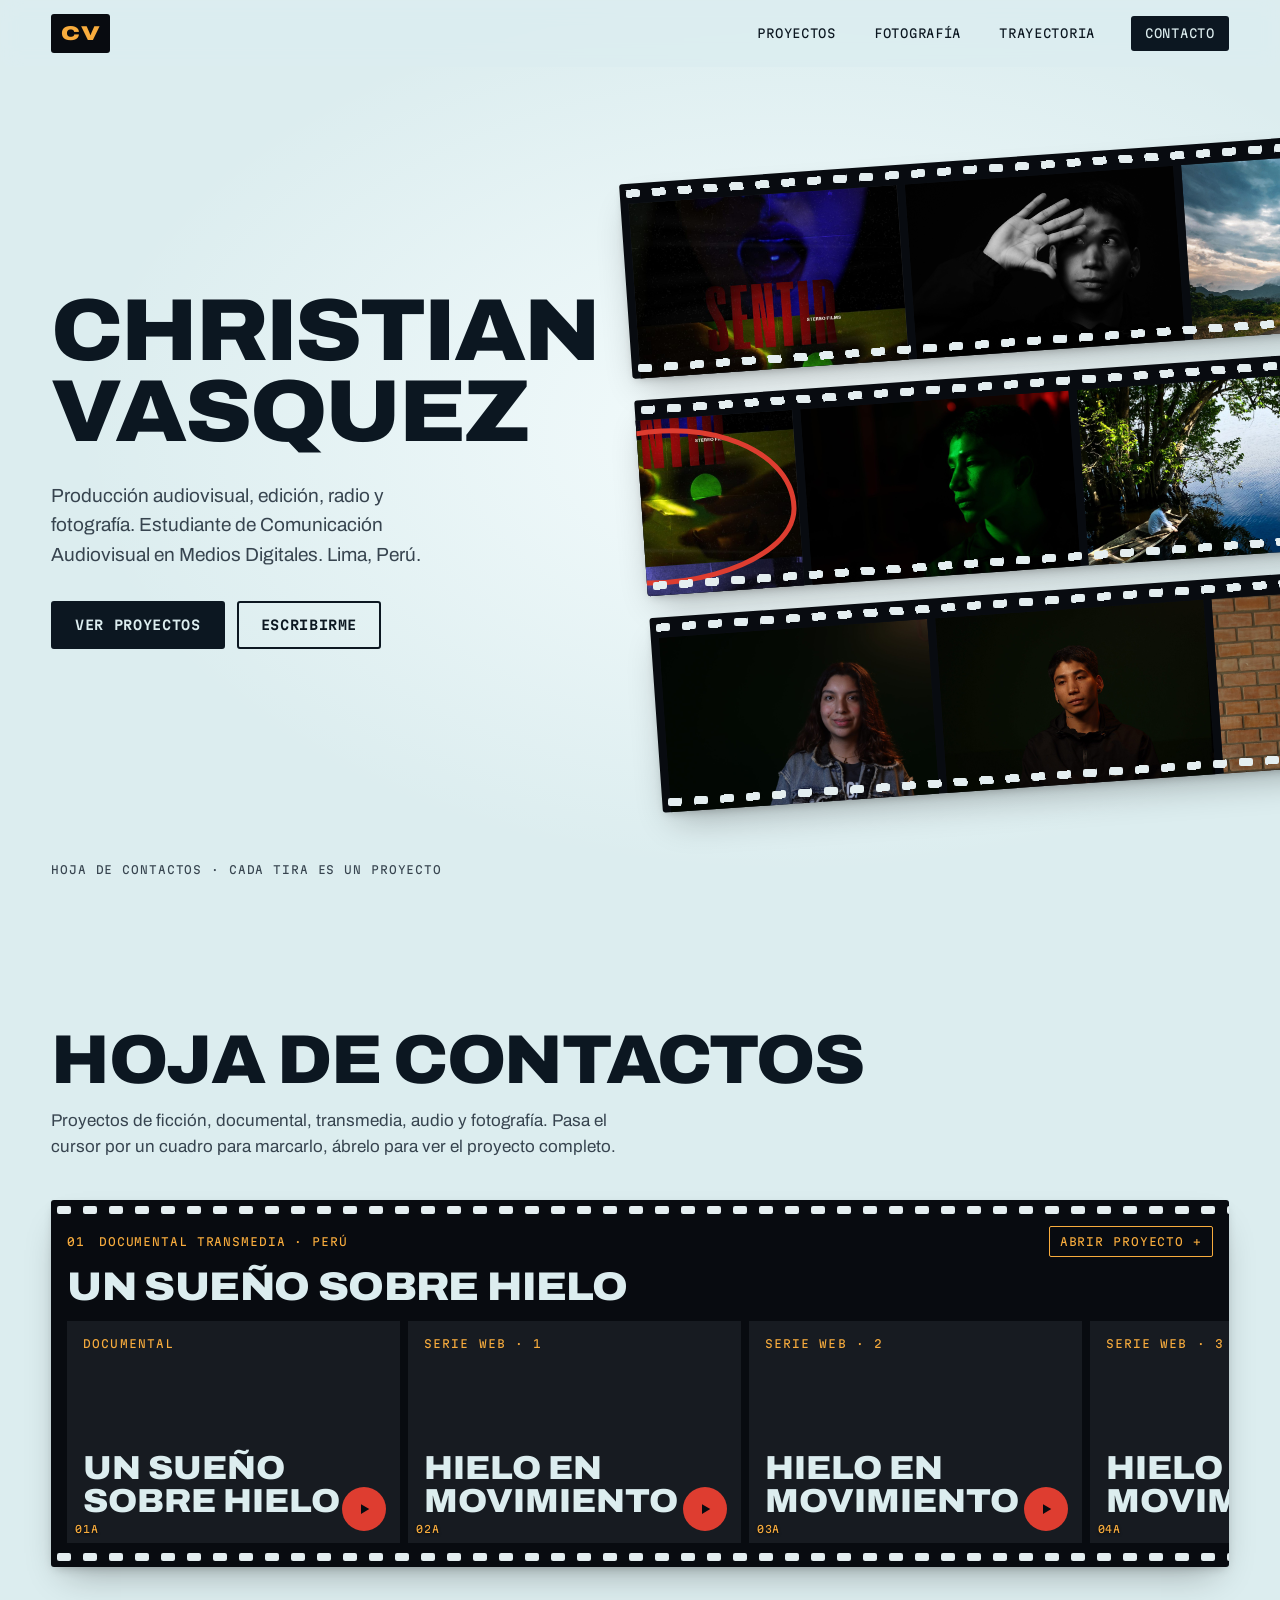
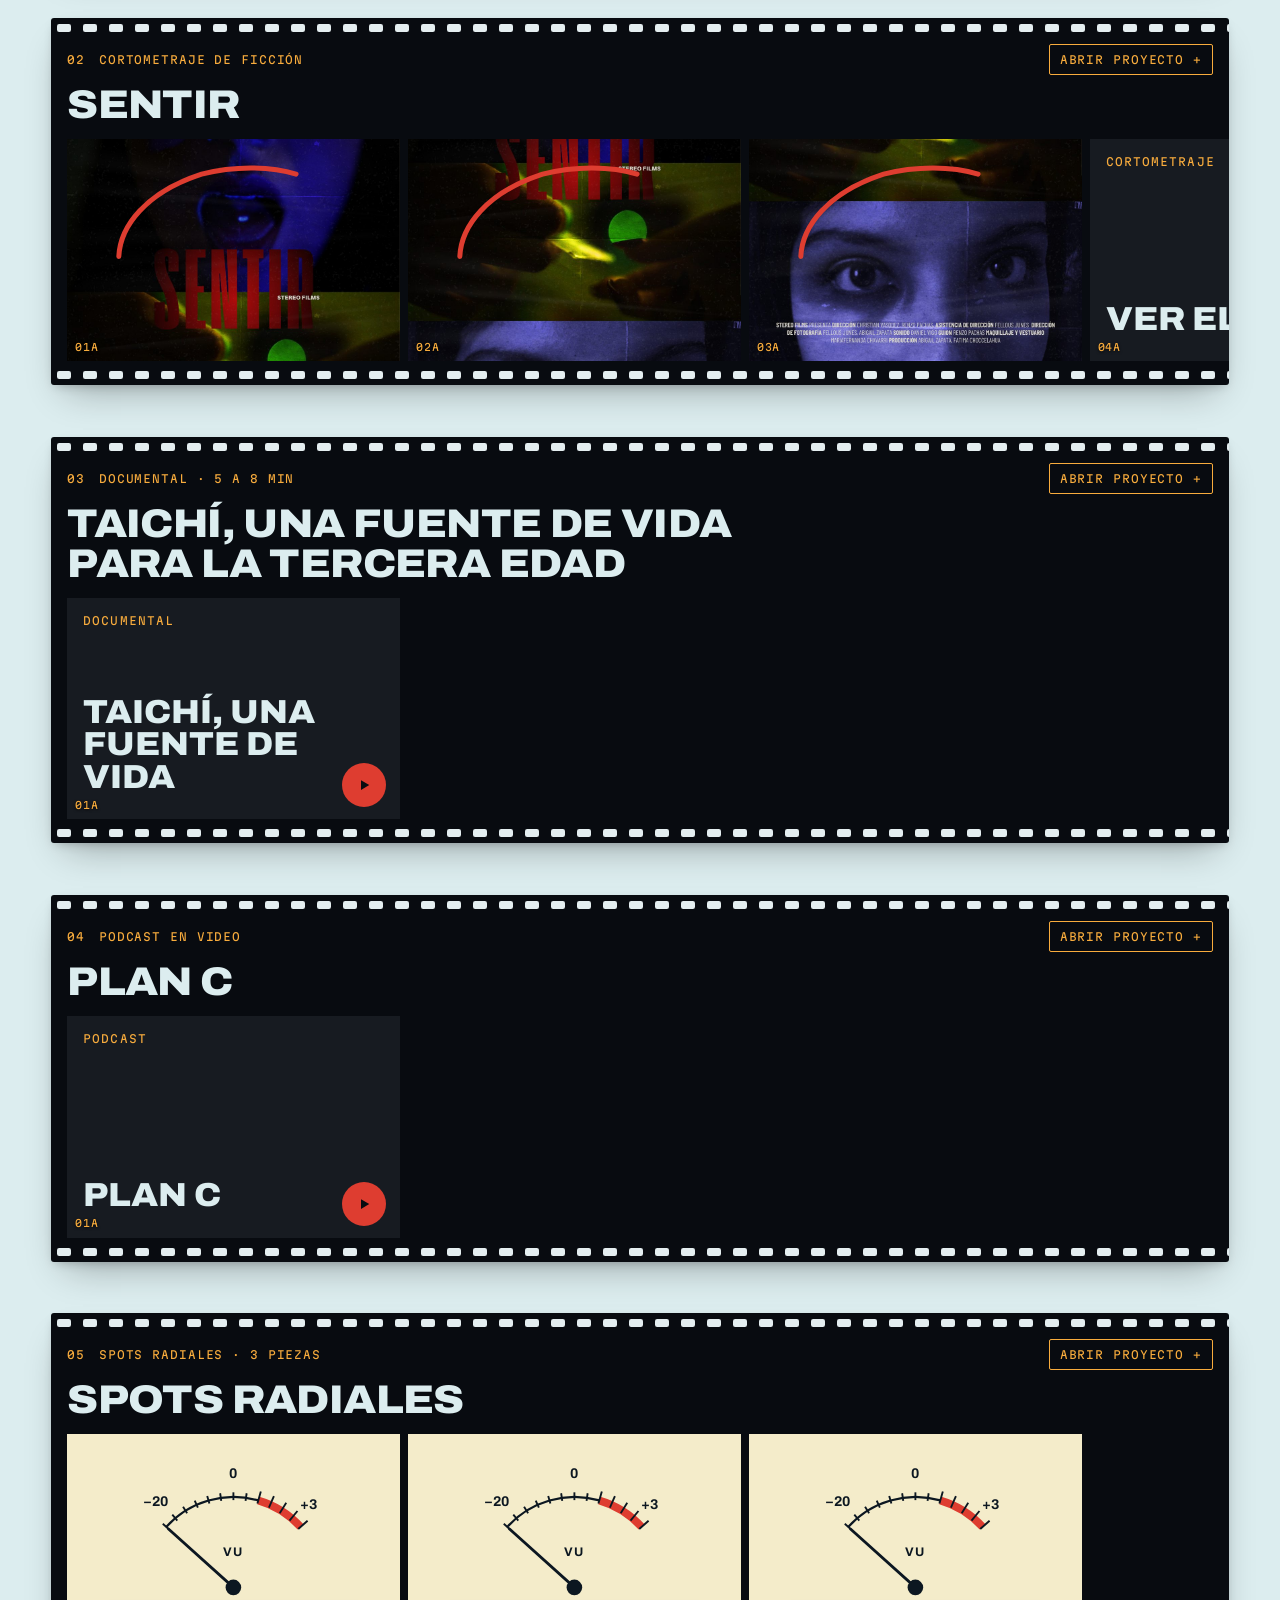
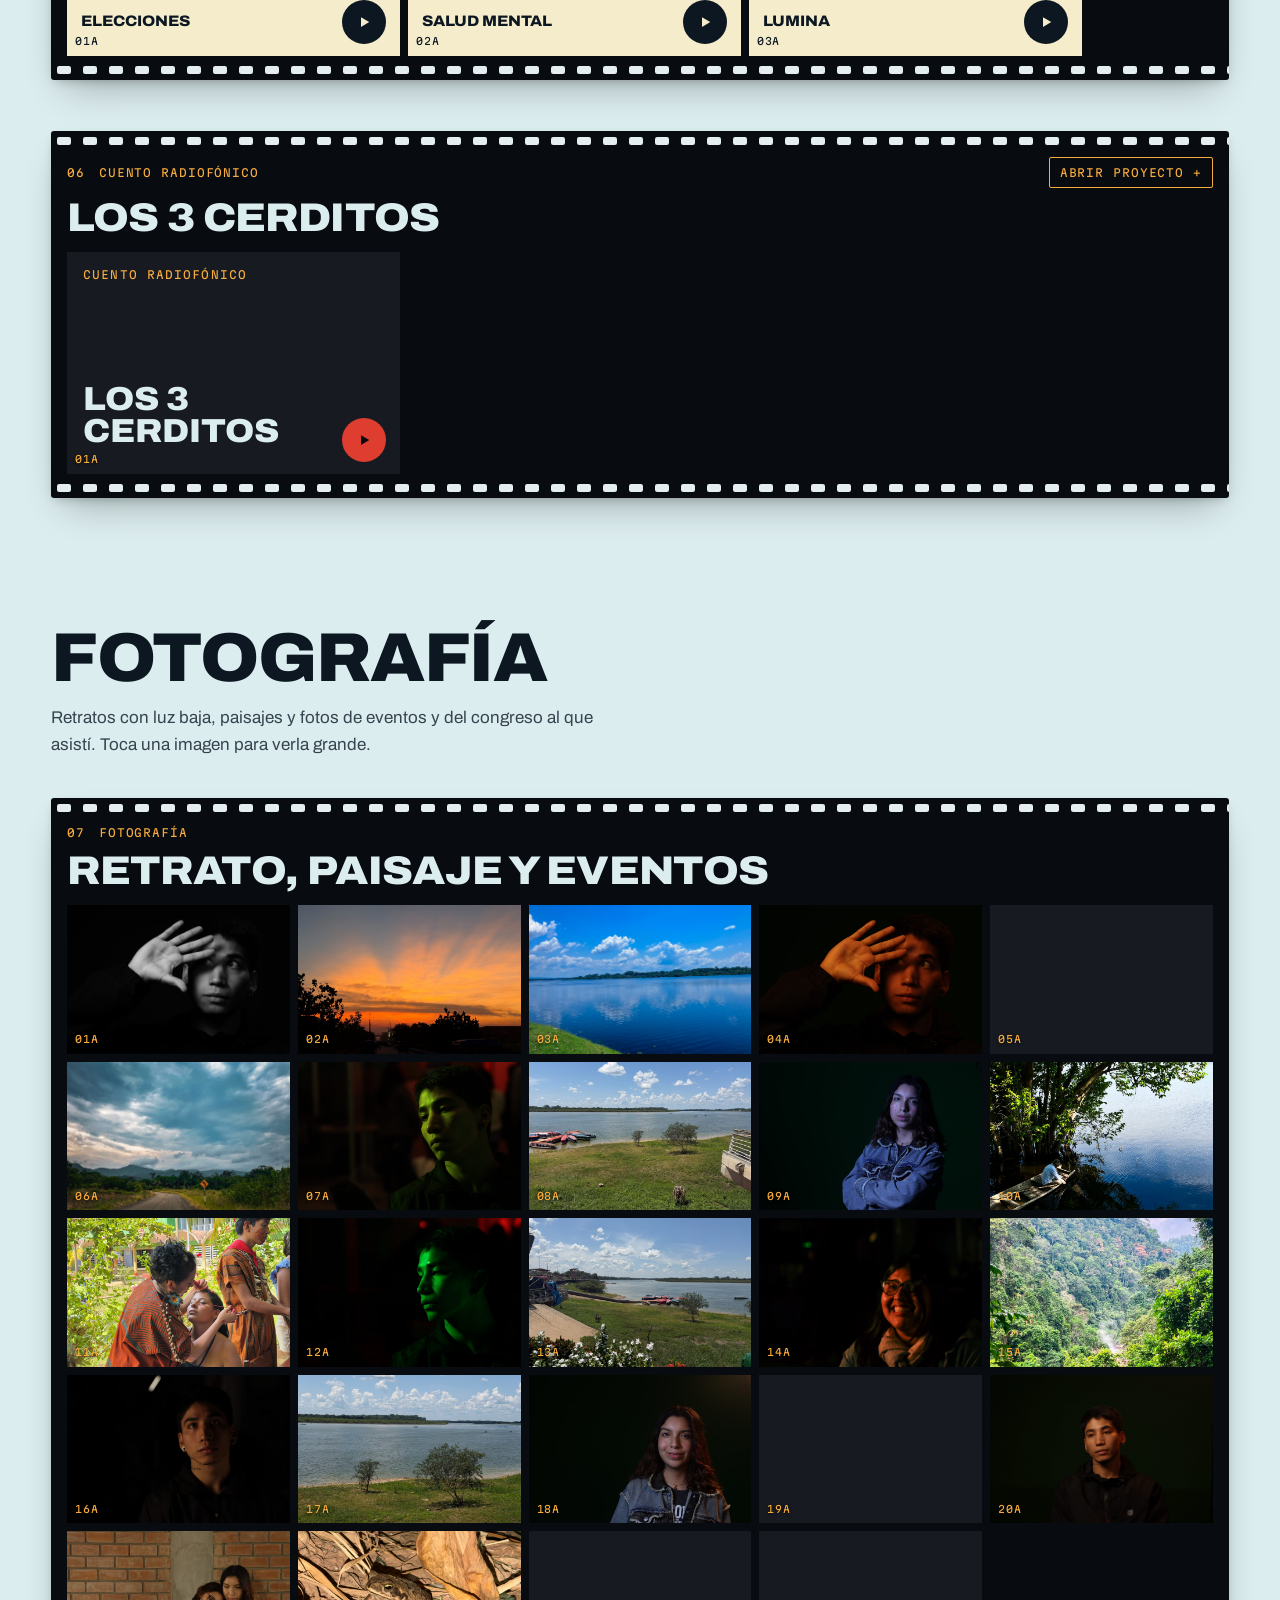
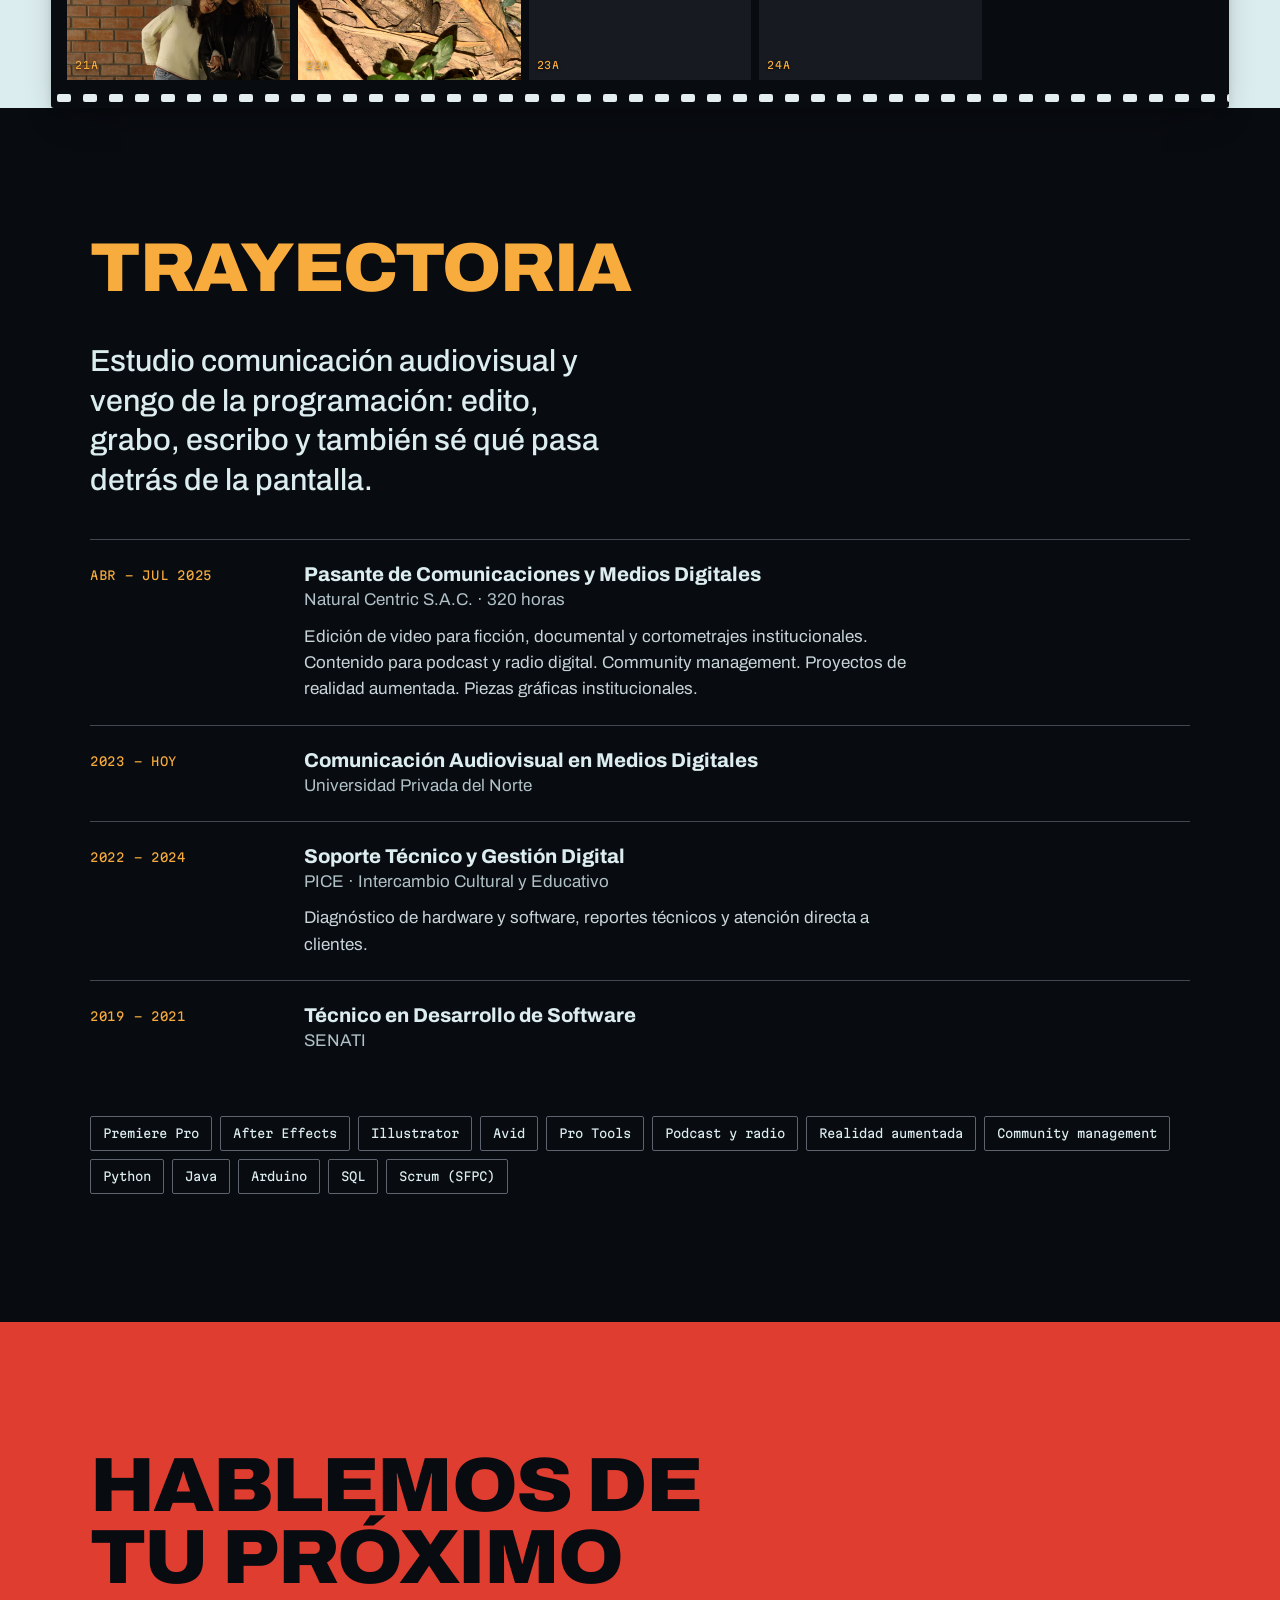
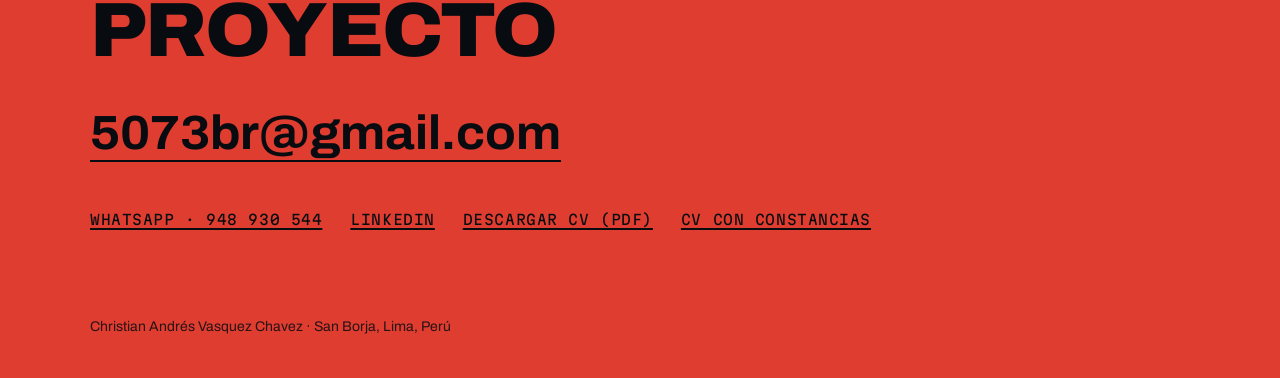
==== index.html @ f84eb718 "Portafolio: primera versión del sitio" ====
<!doctype html>
<html lang="es">
<head>
<meta charset="utf-8">
<meta name="viewport" content="width=device-width, initial-scale=1">
<title>Christian Vasquez · Producción audiovisual</title>
<meta name="description" content="Portafolio de Christian Andrés Vasquez Chavez: cortometraje, documental, podcast, spots radiales y fotografía. Lima, Perú.">
<meta name="theme-color" content="#e4eef0">
<link rel="icon" href="data:image/svg+xml,%3Csvg xmlns='http://www.w3.org/2000/svg' viewBox='0 0 32 32'%3E%3Crect width='32' height='32' rx='5' fill='%2312141a'/%3E%3Ccircle cx='16' cy='16' r='9' fill='none' stroke='%23d9482b' stroke-width='3'/%3E%3C/svg%3E">
<link rel="preconnect" href="https://fonts.googleapis.com">
<link rel="preconnect" href="https://fonts.gstatic.com" crossorigin>
<link href="https://fonts.googleapis.com/css2?family=Archivo:wdth,wght@62..125,300..900&family=Martian+Mono:wght@400;600&display=swap" rel="stylesheet">
<link rel="stylesheet" href="css/styles.css">
<script>document.documentElement.classList.add('js')</script>
</head>
<body>

<a class="skip" href="#proyectos">Saltar a los proyectos</a>

<header class="bar">
  <a class="bar-mark" href="#inicio" aria-label="Christian Vasquez, inicio">CV</a>
  <nav aria-label="Principal">
    <a href="#proyectos">Proyectos</a>
    <a href="#fotografia">Fotografía</a>
    <a href="#trayectoria">Trayectoria</a>
    <a href="#contacto" class="bar-contact">Contacto</a>
  </nav>
</header>

<main id="inicio">

<section class="hero" aria-labelledby="nombre">
  <div class="hero-copy">
    <h1 id="nombre">Christian<br>Vasquez</h1>
    <p class="hero-role">Producción audiovisual, edición, radio y fotografía. Estudiante de Comunicación Audiovisual en Medios Digitales. Lima, Perú.</p>
    <div class="hero-actions">
      <a class="btn btn-solid" href="#proyectos">Ver proyectos</a>
      <a class="btn btn-line" href="#contacto">Escribirme</a>
    </div>
  </div>

  <div class="hero-table" aria-hidden="true">
    <div class="rail rail-a"><div class="rail-track">
      <figure class="cell"><img src="assets/img/sentir-afiche.jpg" alt="" style="object-position:50% 0%"></figure>
      <figure class="cell"><img src="assets/img/retrato01.jpg" alt=""></figure>
      <figure class="cell"><img src="assets/img/paisaje04.jpg" alt=""></figure>
      <figure class="cell"><img src="assets/img/img_0433.jpg" alt=""></figure>
      <figure class="cell"><img src="assets/img/sentir-afiche.jpg" alt="" style="object-position:50% 100%"></figure>
      <figure class="cell"><img src="assets/img/paisaje01.jpg" alt=""></figure>
    </div></div>
    <div class="rail rail-b"><div class="rail-track">
      <figure class="cell picked"><img src="assets/img/sentir-afiche.jpg" alt="" style="object-position:50% 52%">
        <svg class="circle" viewBox="0 0 200 140" preserveAspectRatio="none"><path pathLength="1" d="M52 22 C 120 -2, 188 30, 186 76 C 184 118, 90 140, 36 108 C 8 88, 14 36, 78 14 C 100 8, 126 8, 144 14"/></svg>
      </figure>
      <figure class="cell"><img src="assets/img/img_0436.jpg" alt=""></figure>
      <figure class="cell"><img src="assets/img/paisaje02.jpg" alt=""></figure>
      <figure class="cell"><img src="assets/img/img_9899.jpg" alt=""></figure>
      <figure class="cell"><img src="assets/img/retrato02.jpg" alt=""></figure>
      <figure class="cell"><img src="assets/img/paisaje03.jpg" alt=""></figure>
    </div></div>
    <div class="rail rail-c"><div class="rail-track">
      <figure class="cell"><img src="assets/img/img_9912.jpg" alt=""></figure>
      <figure class="cell"><img src="assets/img/retrato03.jpg" alt=""></figure>
      <figure class="cell"><img src="assets/img/img_1924.jpg" alt=""></figure>
      <figure class="cell"><img src="assets/img/img_0403.jpg" alt=""></figure>
      <figure class="cell"><img src="assets/img/img_0429.jpg" alt=""></figure>
      <figure class="cell"><img src="assets/img/img_9939.jpg" alt=""></figure>
    </div></div>
  </div>

  <p class="hero-note">Hoja de contactos · cada tira es un proyecto</p>
</section>

<section class="sheet" id="proyectos" aria-labelledby="t-proyectos">
  <div class="sheet-head">
    <h2 id="t-proyectos">Hoja de contactos</h2>
    <p>Proyectos de ficción, documental, transmedia, audio y fotografía. Pasa el cursor por un cuadro para marcarlo, ábrelo para ver el proyecto completo.</p>
  </div>
  <div id="strips"></div>
  <noscript><p class="noscript">Activa JavaScript para ver los proyectos, o descarga el <a href="assets/docs/CV-Christian-Vasquez.pdf">CV en PDF</a>.</p></noscript>
</section>

<section class="sheet" id="fotografia" aria-labelledby="t-foto">
  <div class="sheet-head">
    <h2 id="t-foto">Fotografía</h2>
    <p>Retratos con luz baja, paisajes y fotos de eventos y del congreso al que asistí. Toca una imagen para verla grande.</p>
  </div>
  <div id="photo-strips"></div>
</section>

<section class="about" id="trayectoria" aria-labelledby="t-tray">
  <div class="about-in">
    <h2 id="t-tray">Trayectoria</h2>
    <p class="about-lead">Estudio comunicación audiovisual y vengo de la programación: edito, grabo, escribo y también sé qué pasa detrás de la pantalla.</p>

    <dl class="log">
      <div class="log-row">
        <dt>Abr – Jul 2025</dt>
        <dd><strong>Pasante de Comunicaciones y Medios Digitales</strong><span>Natural Centric S.A.C. · 320 horas</span>
          <p>Edición de video para ficción, documental y cortometrajes institucionales. Contenido para podcast y radio digital. Community management. Proyectos de realidad aumentada. Piezas gráficas institucionales.</p></dd>
      </div>
      <div class="log-row">
        <dt>2023 – hoy</dt>
        <dd><strong>Comunicación Audiovisual en Medios Digitales</strong><span>Universidad Privada del Norte</span></dd>
      </div>
      <div class="log-row">
        <dt>2022 – 2024</dt>
        <dd><strong>Soporte Técnico y Gestión Digital</strong><span>PICE · Intercambio Cultural y Educativo</span>
          <p>Diagnóstico de hardware y software, reportes técnicos y atención directa a clientes.</p></dd>
      </div>
      <div class="log-row">
        <dt>2019 – 2021</dt>
        <dd><strong>Técnico en Desarrollo de Software</strong><span>SENATI</span></dd>
      </div>
    </dl>

    <ul class="tools" aria-label="Herramientas">
      <li>Premiere Pro</li><li>After Effects</li><li>Illustrator</li><li>Avid</li><li>Pro Tools</li>
      <li>Podcast y radio</li><li>Realidad aumentada</li><li>Community management</li>
      <li>Python</li><li>Java</li><li>Arduino</li><li>SQL</li><li>Scrum (SFPC)</li>
    </ul>
  </div>
</section>

</main>

<footer class="contact" id="contacto">
  <div class="contact-in">
    <h2>Hablemos de tu próximo proyecto</h2>
    <a class="mail" href="mailto:5073br@gmail.com">5073br@gmail.com</a>
    <ul class="contact-links">
      <li><a href="https://wa.me/51948930544">WhatsApp · 948 930 544</a></li>
      <li><a href="https://www.linkedin.com/in/christianvasquez-chavez" rel="noopener">LinkedIn</a></li>
      <li><a href="assets/docs/CV-Christian-Vasquez.pdf" download>Descargar CV (PDF)</a></li>
      <li><a href="assets/docs/CV-con-constancias.pdf" download>CV con constancias</a></li>
    </ul>
    <p class="fine">Christian Andrés Vasquez Chavez · San Borja, Lima, Perú</p>
  </div>
</footer>

<dialog id="visor" aria-labelledby="visor-title">
  <button class="visor-close" type="button" aria-label="Cerrar">
    <svg viewBox="0 0 24 24" width="22" height="22" fill="none" stroke="currentColor" stroke-width="2" stroke-linecap="round"><path d="M5 5l14 14M19 5L5 19"/></svg>
  </button>
  <div class="visor-media" id="visor-media"></div>
  <div class="visor-info">
    <p class="visor-meta" id="visor-meta"></p>
    <h3 id="visor-title"></h3>
    <div id="visor-body"></div>
  </div>
</dialog>

<script src="js/main.js"></script>
</body>
</html>
---- css/styles.css ----
:root {
  --table: oklch(0.935 0.018 205);
  --glow: oklch(0.985 0.008 205);
  --ink: oklch(0.2 0.025 245);
  --ink-soft: oklch(0.38 0.025 245);
  --film: oklch(0.15 0.012 260);
  --film-2: oklch(0.22 0.014 260);
  --edge: oklch(0.8 0.15 72);
  --pencil: oklch(0.6 0.2 29);
  --pencil-ink: oklch(0.5 0.2 29);
  --ivory: oklch(0.94 0.045 95);

  --f-display: "Archivo", "Arial Narrow", sans-serif;
  --f-mono: "Martian Mono", ui-monospace, Consolas, monospace;

  --u: 8px;
  --gut: clamp(16px, 4vw, 56px);
  --fw: clamp(236px, 26vw, 372px);
  --ease: cubic-bezier(0.16, 1, 0.3, 1);

  color-scheme: light;
}

*, *::before, *::after { box-sizing: border-box; }
html { overflow-x: clip; scroll-behavior: smooth; scroll-padding-top: 72px; }
body {
  margin: 0;
  background: var(--table);
  color: var(--ink);
  font-family: var(--f-display);
  font-size: 1.0625rem;
  line-height: 1.55;
  -webkit-font-smoothing: antialiased;
  caret-color: var(--pencil);
}
img { display: block; max-width: 100%; }
a { color: inherit; text-underline-offset: 0.22em; text-decoration-thickness: 1.5px; }
button { font: inherit; color: inherit; }
::selection { background: var(--pencil); color: oklch(0.99 0 0); }
:focus-visible { outline: 3px solid var(--pencil); outline-offset: 3px; }
h1, h2, h3 { text-wrap: balance; margin: 0; }
p { margin: 0; }
ul, dl, dd { margin: 0; padding: 0; list-style: none; }
* { scrollbar-width: thin; scrollbar-color: var(--pencil) var(--film); }

.skip { position: absolute; left: 8px; top: -60px; background: var(--ink); color: var(--table); padding: 10px 14px; z-index: 100; }
.skip:focus { top: 8px; }

/* ---------- barra ---------- */
.bar {
  position: fixed; inset: 0 0 auto 0; z-index: 50;
  display: flex; align-items: center; justify-content: space-between;
  padding: 14px var(--gut);
  background: color-mix(in oklab, var(--table) 82%, transparent);
  backdrop-filter: blur(10px) saturate(1.2);
  -webkit-backdrop-filter: blur(10px) saturate(1.2);
}
.bar-mark {
  font-weight: 900; font-stretch: 125%; letter-spacing: 0.02em; text-decoration: none;
  font-size: 1.25rem; background: var(--film); color: var(--edge);
  padding: 4px 10px; border-radius: 3px;
}
.bar nav { display: flex; gap: clamp(14px, 3vw, 34px); align-items: center; }
.bar nav a {
  font-family: var(--f-mono); font-size: 0.75rem; text-transform: uppercase; letter-spacing: 0.06em;
  text-decoration: none; padding: 8px 2px;
}
.bar nav a:hover { text-decoration: underline; text-decoration-color: var(--pencil); text-decoration-thickness: 3px; }
.bar .bar-contact { background: var(--ink); color: var(--table); padding: 8px 14px; border-radius: 3px; }
.bar .bar-contact:hover { background: var(--pencil); color: var(--film); text-decoration: none; }

/* ---------- hero ---------- */
.hero {
  position: relative; overflow: hidden; min-height: 100svh;
  display: grid; grid-template-columns: minmax(0, 5fr) minmax(0, 7fr); align-items: center;
  padding: 96px 0 56px var(--gut);
  background:
    radial-gradient(80% 70% at 62% 48%, var(--glow) 0%, transparent 70%),
    var(--table);
}
.hero-copy { position: relative; z-index: 2; padding-right: 24px; }
h1 {
  font-size: clamp(3.2rem, 7.4vw, 5.5rem); font-weight: 850; font-stretch: 108%;
  line-height: 0.92; letter-spacing: -0.025em; text-transform: uppercase;
}
.hero-role { margin-top: 28px; max-width: 34ch; font-size: 1.1875rem; color: var(--ink-soft); }
.hero-actions { margin-top: 32px; display: flex; flex-wrap: wrap; gap: 12px; }
.btn {
  display: inline-flex; align-items: center; min-height: 48px; padding: 0 22px;
  font-family: var(--f-mono); font-size: 0.8125rem; font-weight: 600; text-transform: uppercase; letter-spacing: 0.05em;
  text-decoration: none; border-radius: 3px; border: 2px solid var(--ink);
  transition: background-color 0.25s var(--ease), color 0.25s var(--ease), transform 0.25s var(--ease);
}
.btn-solid { background: var(--ink); color: var(--table); }
.btn-solid:hover { background: var(--pencil); border-color: var(--pencil); color: var(--film); }
.btn-line:hover { background: var(--ink); color: var(--table); }
.btn:active { transform: translateY(1px); }

.hero-table {
  position: relative; height: min(70vh, 640px);
  margin: 0 -14vw 0 6vw;
  transform: rotate(-4deg);
  display: flex; flex-direction: column; justify-content: center; gap: 22px;
}
.rail {
  --cw: clamp(190px, 21vw, 320px);
  background: var(--film); padding: 20px 0; position: relative; border-radius: 3px; overflow: hidden;
  box-shadow: 0 18px 36px -12px oklch(0 0 0 / 0.3), 0 4px 10px -4px oklch(0 0 0 / 0.25);
}
.rail::before, .rail::after, .strip::before, .strip::after {
  content: ""; position: absolute; left: 0; right: 0; height: 12px;
  background: url("data:image/svg+xml,%3Csvg xmlns='http://www.w3.org/2000/svg' width='26' height='12'%3E%3Crect x='6' y='2' width='14' height='8' rx='2.2' fill='%23e4eef0'/%3E%3C/svg%3E") repeat-x;
  background-size: 26px 12px;
}
.rail::before, .strip::before { top: 4px; }
.rail::after, .strip::after { bottom: 4px; }
.rail-track { display: flex; gap: 8px; width: max-content; padding-left: 8px; }
.cell { margin: 0; width: var(--cw); aspect-ratio: 3 / 2; flex: none; position: relative; overflow: hidden; background: var(--film-2); }
.cell img { width: 100%; height: 100%; object-fit: cover; }
.rail-track { transform: translateX(calc(var(--p, 0) * var(--dir, -1) * 240px)); }
.rail-b { --dir: 1; }
.rail-b .rail-track { margin-left: -120px; }

.circle { position: absolute; inset: -4% -6%; width: 112%; height: 108%; overflow: visible; pointer-events: none; }
.circle path {
  fill: none; stroke: var(--pencil); stroke-width: 5; stroke-linecap: round; stroke-linejoin: round;
  vector-effect: non-scaling-stroke; stroke-dasharray: 1; stroke-dashoffset: 1;
}
.picked .circle path { stroke-dashoffset: 0; }
.js .picked .circle path { animation: pencil 1.1s 0.9s var(--ease) both; }
@keyframes pencil { from { stroke-dashoffset: 1; } to { stroke-dashoffset: 0; } }

.hero-note {
  position: absolute; left: var(--gut); bottom: 22px; z-index: 2;
  font-family: var(--f-mono); font-size: 0.6875rem; text-transform: uppercase; letter-spacing: 0.08em; color: var(--ink-soft);
}

/* ---------- hoja de contactos ---------- */
.sheet { padding: clamp(72px, 10vw, 140px) 0 0; }
.sheet:last-of-type { padding-bottom: clamp(72px, 10vw, 140px); }
.sheet-head { padding: 0 var(--gut); max-width: 1400px; margin: 0 auto 40px; display: grid; grid-template-columns: minmax(0, 1fr); gap: 14px; }
.sheet-head h2 { font-size: clamp(2.4rem, 5.4vw, 4.5rem); font-weight: 850; font-stretch: 105%; line-height: 0.95; text-transform: uppercase; letter-spacing: -0.02em; }
.sheet-head p { max-width: 58ch; color: var(--ink-soft); }

#strips, #photo-strips { display: grid; grid-template-columns: minmax(0, 1fr); gap: clamp(28px, 4vw, 56px); }

.strip {
  position: relative; background: var(--film); color: var(--table);
  padding: 20px 0; margin: 0 var(--gut); max-width: 1400px; min-width: 0;
  border-radius: 3px;
  box-shadow: 0 18px 36px -14px oklch(0 0 0 / 0.32), 0 4px 10px -4px oklch(0 0 0 / 0.25);
}
@media (min-width: 1500px) { .strip { margin-inline: auto; } }
.strip-head {
  display: flex; align-items: center; justify-content: space-between; gap: 16px;
  padding: 6px 16px 10px;
  font-family: var(--f-mono); font-size: 0.6875rem; letter-spacing: 0.08em; text-transform: uppercase; color: var(--edge);
}
.strip-head .code { display: flex; gap: 14px; flex-wrap: wrap; }
.strip-open {
  background: none; border: 1px solid var(--edge); color: var(--edge); cursor: pointer;
  font: inherit; letter-spacing: inherit; text-transform: inherit; padding: 6px 10px; border-radius: 2px;
  transition: background-color 0.2s, color 0.2s;
}
.strip-open:hover { background: var(--edge); color: var(--film); }
.strip-title {
  padding: 0 16px 14px; font-weight: 850; font-stretch: 110%; font-size: clamp(1.6rem, 3.2vw, 2.5rem);
  line-height: 1; text-transform: uppercase; letter-spacing: -0.015em; color: var(--table);
}
.strip-frames {
  display: flex; gap: 8px; padding: 0 16px 4px; overflow-x: auto; scroll-snap-type: x proximity;
  scroll-padding-inline: 16px; overscroll-behavior-x: contain;
}
.strip-frames.grid { display: grid; grid-template-columns: repeat(auto-fill, minmax(190px, 1fr)); overflow: visible; gap: 8px; padding-bottom: 8px; }
.strip-frames.grid .frame { width: 100%; }
.frame {
  position: relative; flex: none; width: var(--fw); aspect-ratio: 3 / 2; overflow: hidden;
  background: var(--film-2); border: 0; padding: 0; cursor: zoom-in; scroll-snap-align: start; text-align: left;
}
.frame img { width: 100%; height: 100%; object-fit: cover; transition: transform 0.7s var(--ease), filter 1.4s var(--ease); }
.frame:hover img, .frame:focus-visible img { transform: scale(1.045); }
.frame .no {
  position: absolute; left: 8px; bottom: 6px; font-family: var(--f-mono); font-size: 0.625rem; letter-spacing: 0.08em;
  color: var(--edge); text-shadow: 0 1px 3px oklch(0 0 0 / 0.8);
}
.frame .circle { inset: 7%; width: 86%; height: 86%; }
.frame .circle path { transition: stroke-dashoffset 0.55s var(--ease); }
.frame:hover .circle path, .frame:focus-visible .circle path { stroke-dashoffset: 0; }
.frame:focus-visible { outline-offset: -4px; }

.js .strip:not(.in) .frame img { filter: grayscale(1) brightness(0.35) contrast(1.5); }
.js .strip:not(.in) .frame-slate, .js .strip:not(.in) .frame-audio { opacity: 0.35; }
.frame-slate, .frame-audio { transition: opacity 1.2s var(--ease); }

.frame-slate {
  background: var(--film-2); display: grid; align-content: space-between; padding: 14px 16px 26px;
}
.frame-slate .slate-kind { font-family: var(--f-mono); font-size: 0.6875rem; letter-spacing: 0.1em; text-transform: uppercase; color: var(--edge); }
.frame-slate .slate-name { font-size: clamp(1.6rem, 2.6vw, 2.3rem); font-weight: 850; font-stretch: 108%; line-height: 0.98; text-transform: uppercase; color: var(--table); }
.frame-slate .slate-play { position: absolute; right: 14px; bottom: 12px; width: 44px; height: 44px; border-radius: 50%; background: var(--pencil); display: grid; place-items: center; color: var(--film); transition: transform 0.3s var(--ease); }
a.frame-slate { text-decoration: none; cursor: pointer; }
.frame-slate:hover .slate-play { transform: scale(1.1); }

.frame-audio { background: var(--ivory); color: var(--ink); cursor: default; display: grid; grid-template-rows: 1fr auto; padding: 10px 14px 12px; }
.vu { width: 100%; height: 100%; min-height: 0; }
.vu .face { fill: var(--ivory); }
.vu .tick { stroke: var(--ink); stroke-width: 1.2; }
.vu .red { stroke: var(--pencil); stroke-width: 5; fill: none; }
.vu .arc { stroke: var(--ink); stroke-width: 1.4; fill: none; }
.vu .needle { stroke: var(--ink); stroke-width: 1.8; stroke-linecap: round; transform-origin: 80px 92px; transform: rotate(-48deg); }
.vu text { font-family: var(--f-display); font-weight: 700; font-size: 9px; fill: var(--ink); }
.audio-row { display: flex; align-items: center; justify-content: space-between; gap: 10px; }
.audio-name { font-weight: 800; font-stretch: 108%; text-transform: uppercase; font-size: 0.95rem; line-height: 1.1; }
.play {
  flex: none; width: 44px; height: 44px; border-radius: 50%; border: 0; cursor: pointer;
  background: var(--ink); color: var(--ivory); display: grid; place-items: center;
  transition: background-color 0.2s, transform 0.3s var(--ease);
}
.play:hover { background: var(--pencil); color: var(--film); transform: scale(1.06); }
.play .i-pause { display: none; }
.play[aria-pressed="true"] .i-play { display: none; }
.play[aria-pressed="true"] .i-pause { display: block; }
.play[aria-pressed="true"] { background: var(--pencil); color: var(--film); }

/* ---------- trayectoria (cuarto oscuro) ---------- */
.about { background: var(--film); color: var(--table); padding: clamp(72px, 10vw, 140px) var(--gut); }
.about-in { max-width: 1100px; margin: 0 auto; display: grid; gap: 40px; }
.about h2 { font-size: clamp(2.4rem, 5.4vw, 4.5rem); font-weight: 850; font-stretch: 105%; line-height: 0.95; text-transform: uppercase; letter-spacing: -0.02em; color: var(--edge); }
.about-lead { font-size: clamp(1.3rem, 2.4vw, 1.9rem); line-height: 1.3; max-width: 30ch; font-weight: 500; }
.log { display: grid; }
.log-row { display: grid; grid-template-columns: minmax(120px, 190px) 1fr; gap: 24px; padding: 22px 0; border-top: 1px solid oklch(0.4 0.02 260); }
.log-row dt { font-family: var(--f-mono); font-size: 0.75rem; letter-spacing: 0.06em; text-transform: uppercase; color: var(--edge); padding-top: 4px; }
.log-row dd strong { display: block; font-size: 1.25rem; font-weight: 750; line-height: 1.25; }
.log-row dd span { display: block; color: oklch(0.8 0.02 220); }
.log-row dd p { margin-top: 10px; max-width: 62ch; color: oklch(0.86 0.015 220); }
.tools { display: flex; flex-wrap: wrap; gap: 8px; }
.tools li { font-family: var(--f-mono); font-size: 0.75rem; padding: 7px 12px; border: 1px solid oklch(0.5 0.02 260); border-radius: 2px; }

/* ---------- contacto ---------- */
.contact { background: var(--pencil); color: var(--film); padding: clamp(72px, 10vw, 140px) var(--gut) 40px; }
.contact-in { max-width: 1100px; margin: 0 auto; display: grid; gap: 28px; }
.contact h2 { font-size: clamp(2.4rem, 6vw, 5rem); font-weight: 850; font-stretch: 105%; line-height: 0.95; text-transform: uppercase; letter-spacing: -0.02em; max-width: 14ch; }
.mail { font-size: clamp(1.4rem, 4vw, 3rem); font-weight: 700; font-stretch: 105%; word-break: break-all; width: fit-content; }
.contact-links { display: flex; flex-wrap: wrap; gap: 10px 28px; font-family: var(--f-mono); font-size: 0.875rem; text-transform: uppercase; letter-spacing: 0.04em; }
.contact-links a { display: inline-block; padding: 10px 0; }
.contact a:focus-visible { outline-color: var(--film); }
.fine { margin-top: 48px; font-size: 0.875rem; opacity: 0.85; }
.noscript { padding: 0 var(--gut); }

/* ---------- visor ---------- */
dialog#visor {
  padding: 0; border: 0; background: var(--table); color: var(--ink);
  width: min(1180px, calc(100vw - 24px)); max-height: calc(100svh - 24px);
  border-radius: 4px; overflow: hidden;
  box-shadow: 0 30px 80px -20px oklch(0 0 0 / 0.6);
}
dialog#visor[open] { display: grid; grid-template-columns: minmax(0, 1.5fr) minmax(0, 1fr); animation: visor-in 0.45s var(--ease); }
dialog#visor::backdrop { background: oklch(0.1 0.01 260 / 0.82); }
@keyframes visor-in { from { opacity: 0; transform: translateY(14px) scale(0.985); } to { opacity: 1; transform: none; } }
.visor-close {
  position: absolute; right: 10px; top: 10px; z-index: 3; width: 44px; height: 44px; border: 0; border-radius: 3px;
  background: var(--film); color: var(--table); cursor: pointer; display: grid; place-items: center;
}
.visor-close:hover { background: var(--pencil); color: var(--film); }
.visor-media { background: var(--film); display: grid; place-items: center; min-height: 260px; max-height: calc(100svh - 24px); }
.visor-media img { width: 100%; height: 100%; max-height: calc(100svh - 24px); object-fit: contain; }
.visor-media .embed { width: 100%; aspect-ratio: 16 / 9; border: 0; background: #000; }
.visor-media .soon {
  width: 100%; aspect-ratio: 16 / 9; display: grid; place-content: center; text-align: center; gap: 10px; padding: 24px;
  color: var(--table); background: var(--film-2);
}
.soon.listen { gap: 18px; }
.soon audio { width: min(100%, 460px); margin: 6px auto 0; accent-color: var(--pencil); }
.soon strong { font-weight: 850; font-stretch: 108%; text-transform: uppercase; font-size: clamp(1.4rem, 3vw, 2.4rem); }
.soon span { font-family: var(--f-mono); font-size: 0.75rem; letter-spacing: 0.08em; text-transform: uppercase; color: var(--edge); }
.visor-info { padding: 40px 28px 28px; overflow-y: auto; max-height: calc(100svh - 24px); display: grid; align-content: start; gap: 14px; }
.visor-meta { font-family: var(--f-mono); font-size: 0.6875rem; letter-spacing: 0.08em; text-transform: uppercase; color: var(--pencil-ink); }
.visor-info h3 { font-size: clamp(1.7rem, 3vw, 2.4rem); font-weight: 850; font-stretch: 106%; line-height: 1; text-transform: uppercase; letter-spacing: -0.015em; }
.visor-info p { color: var(--ink-soft); max-width: 52ch; }
.credits { display: grid; gap: 4px; font-size: 0.9375rem; }
.credits div { display: flex; flex-wrap: wrap; gap: 0 8px; }
.credits dt { font-weight: 700; }
.credits dt::after { content: ":"; }
.doclist { display: flex; flex-wrap: wrap; gap: 8px; }
.doclist a { font-family: var(--f-mono); font-size: 0.75rem; text-transform: uppercase; letter-spacing: 0.04em; padding: 9px 12px; border: 1.5px solid var(--ink); border-radius: 2px; text-decoration: none; }
.doclist a:hover { background: var(--ink); color: var(--table); }

/* ---------- responsive ---------- */
@media (max-width: 860px) {
  .hero { grid-template-columns: minmax(0, 1fr); padding: 88px 0 40px; gap: 36px; align-items: start; min-height: 0; }
  .hero-copy { padding: 0 var(--gut); }
  .hero-table { margin-right: 0; height: auto; transform: rotate(-3deg) scale(1.08); gap: 14px; }
  .rail { --cw: 190px; padding: 16px 0; }
  .rail-c { display: none; }
  .hero-note { display: none; }
  .bar nav a:not(.bar-contact) { display: none; }
  .log-row { grid-template-columns: 1fr; gap: 6px; }
  dialog#visor[open] { grid-template-columns: 1fr; overflow-y: auto; }
  .visor-media, .visor-info { max-height: none; }
  .visor-media img { max-height: 60svh; }
}
@media (max-width: 520px) {
  .bar nav a:not(.bar-contact) { display: none; }
  :root { --fw: 78vw; }
}
@media (prefers-reduced-motion: reduce) {
  html { scroll-behavior: auto; }
  .js .picked .circle path { animation: none !important; }
  .rail-track { transform: none; }
  .picked .circle path { stroke-dashoffset: 0; }
  .frame img, .btn, .play { transition: none; }
  .js .strip:not(.in) .frame img { filter: none; }
  dialog#visor[open] { animation: none; }
}
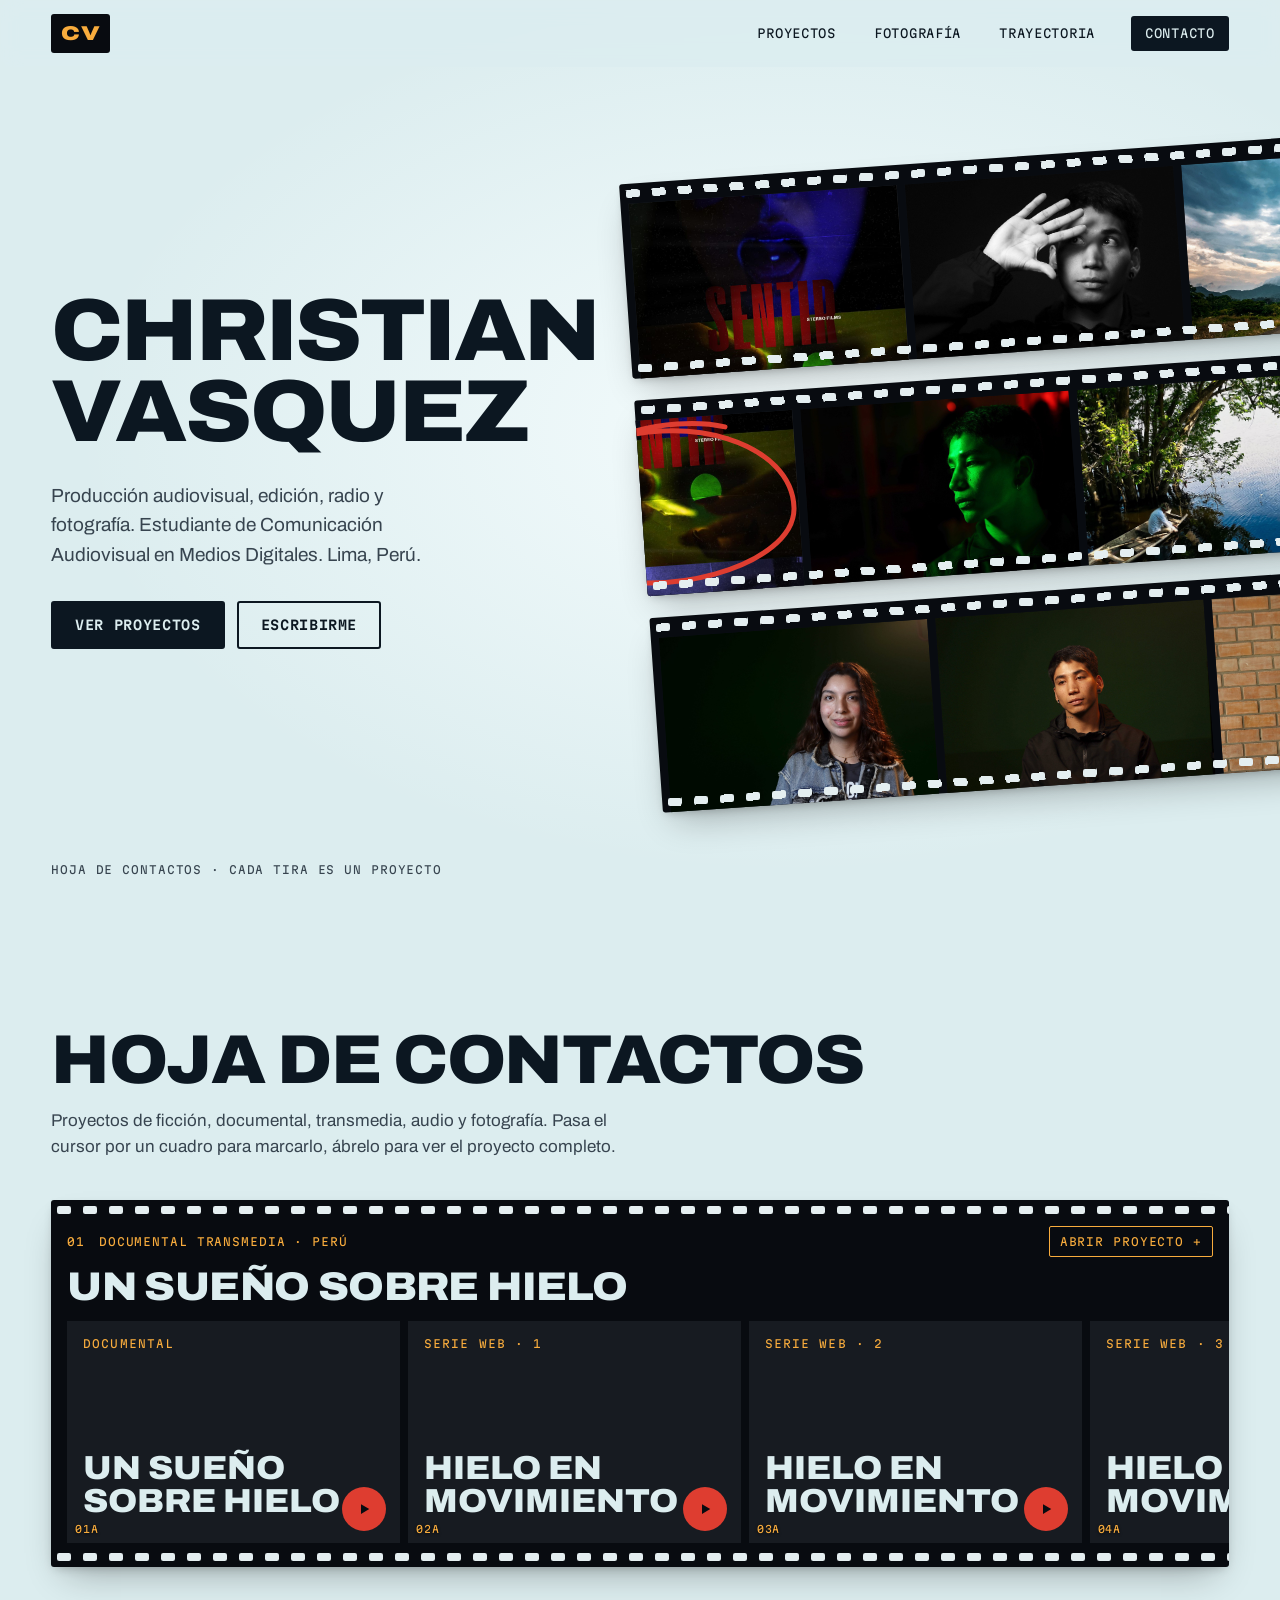
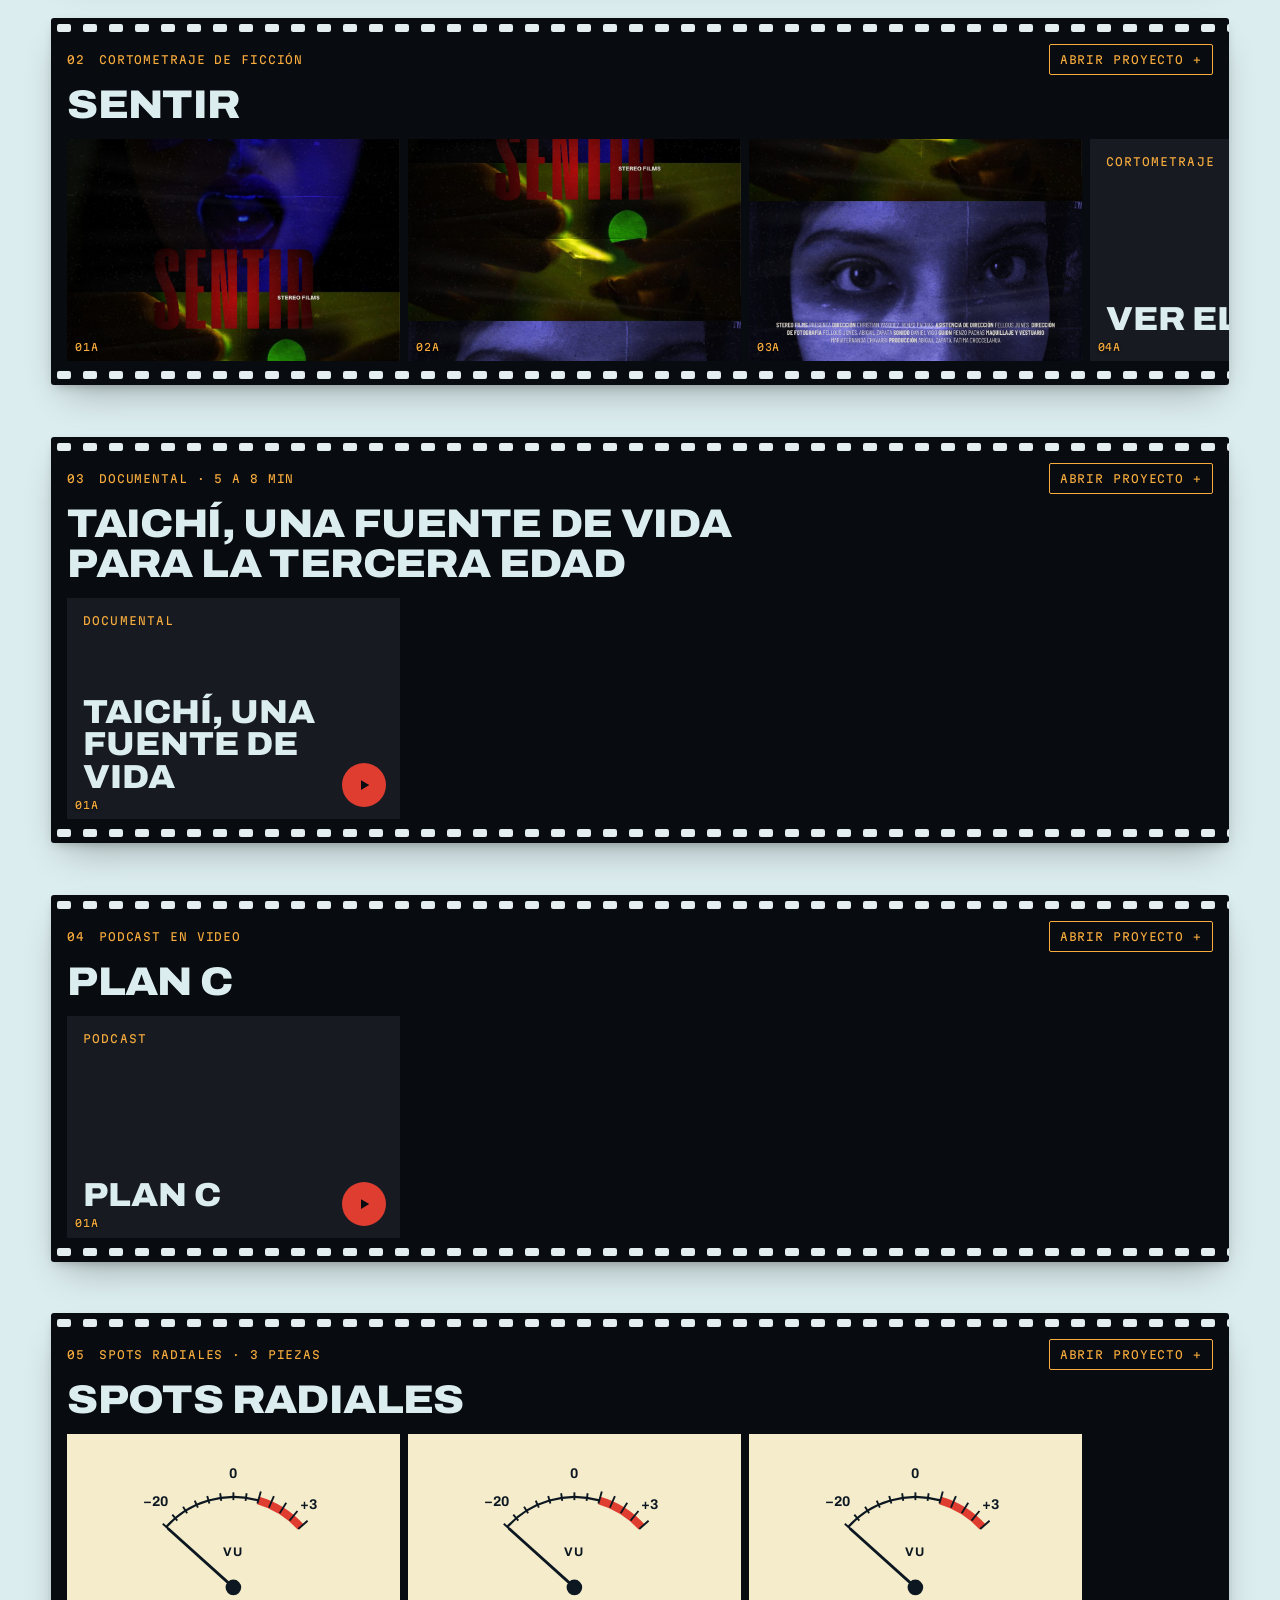
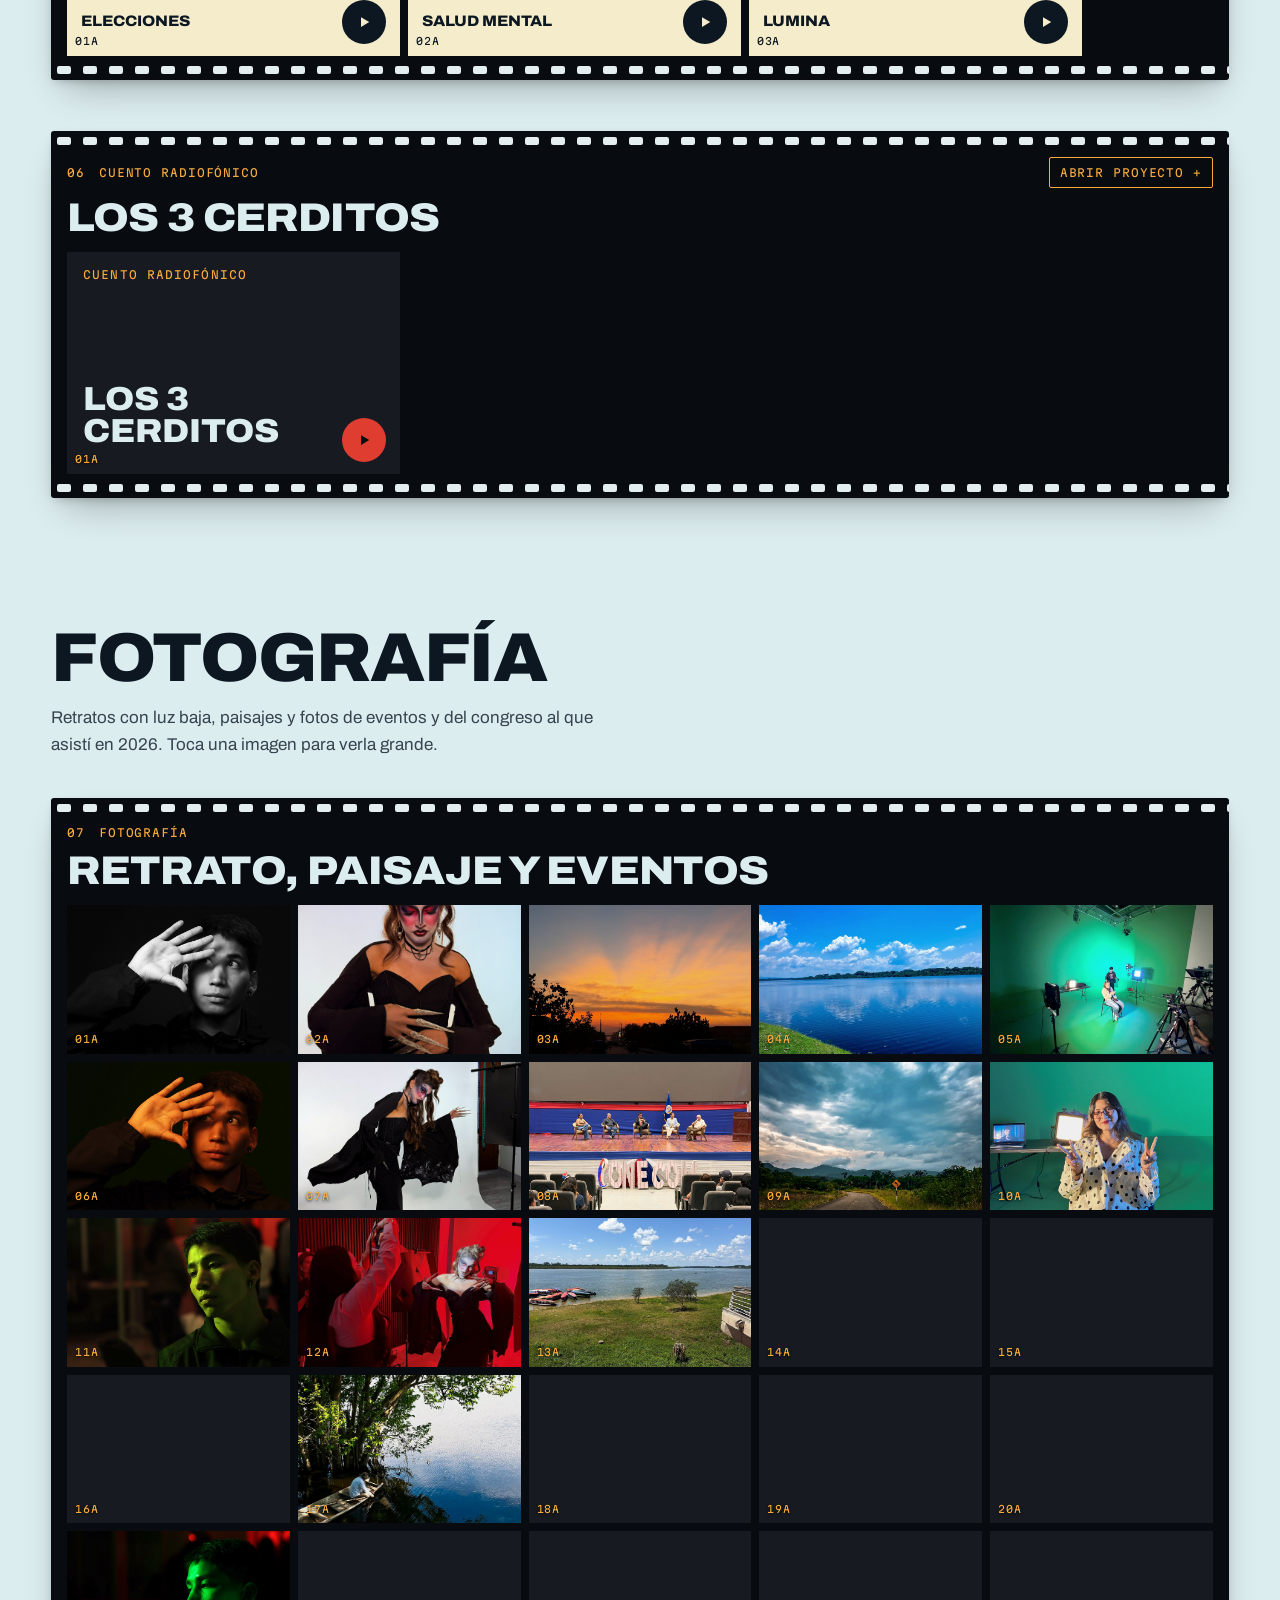
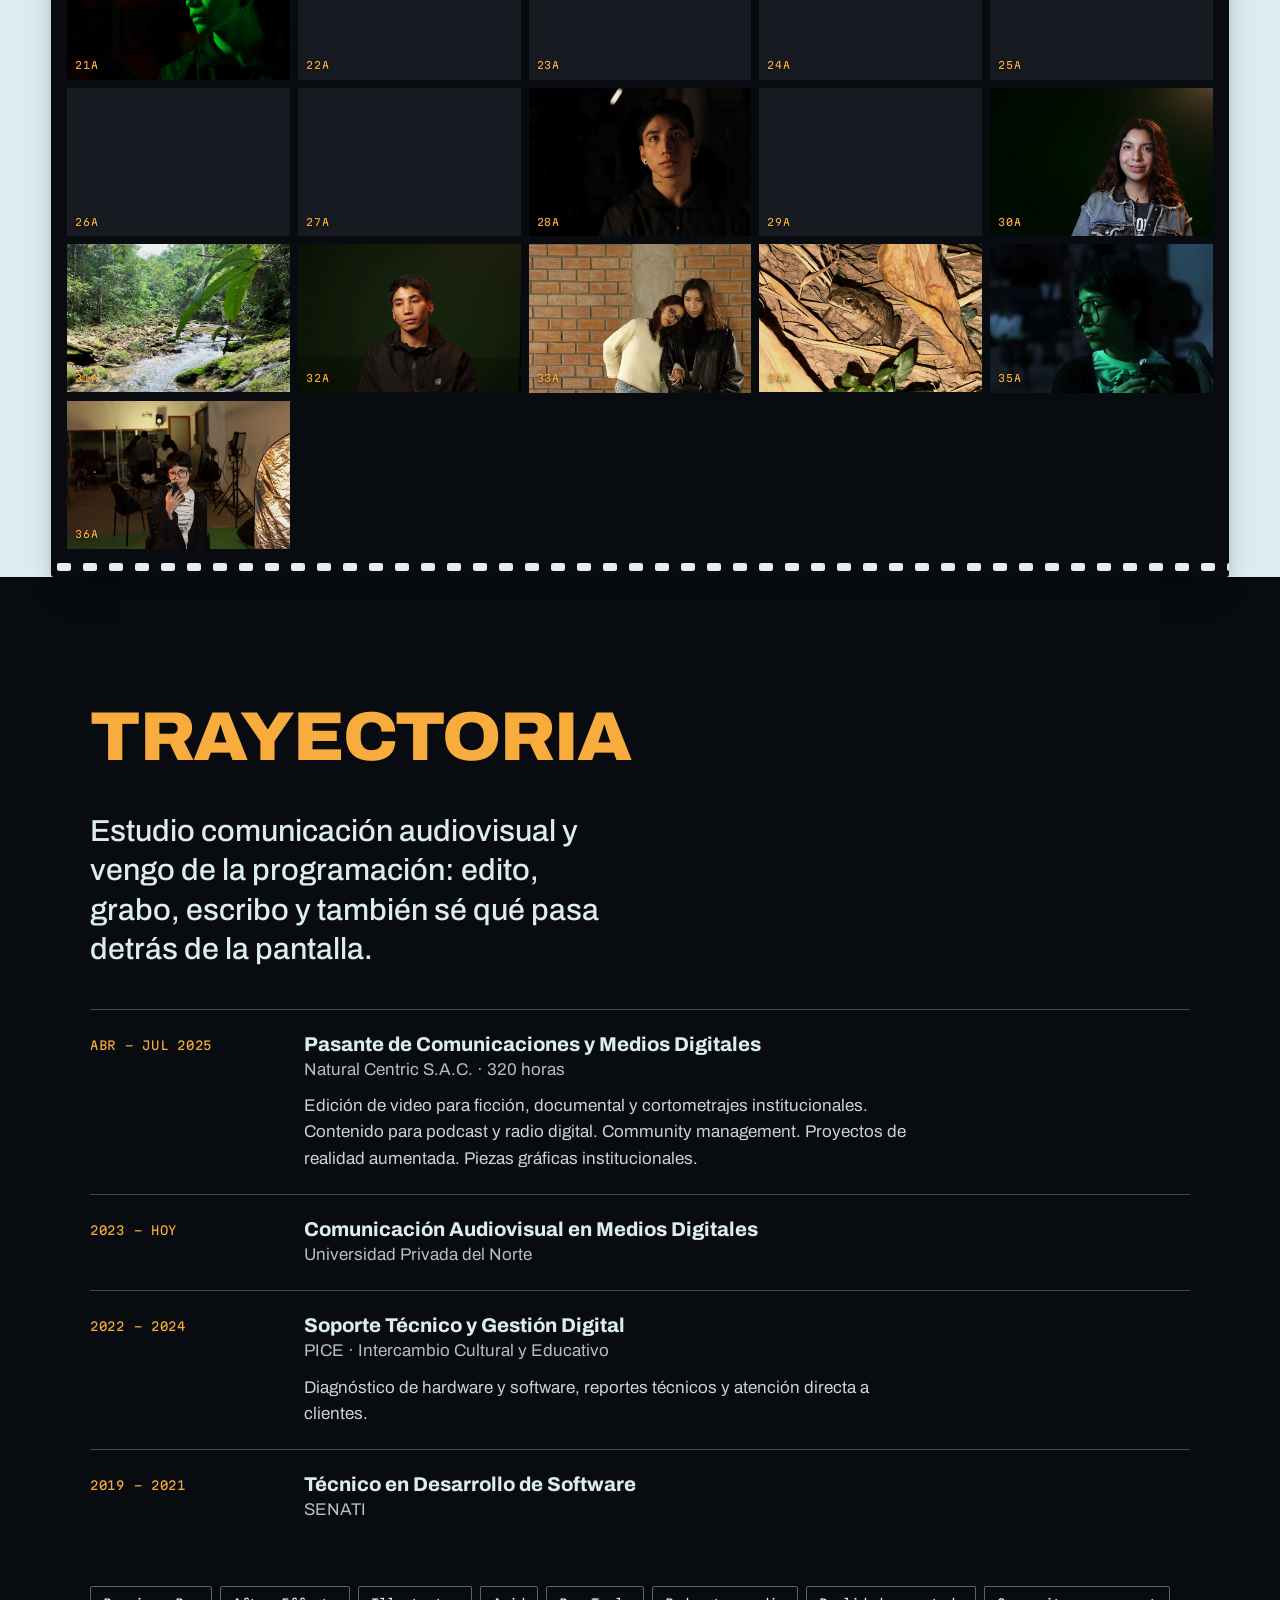
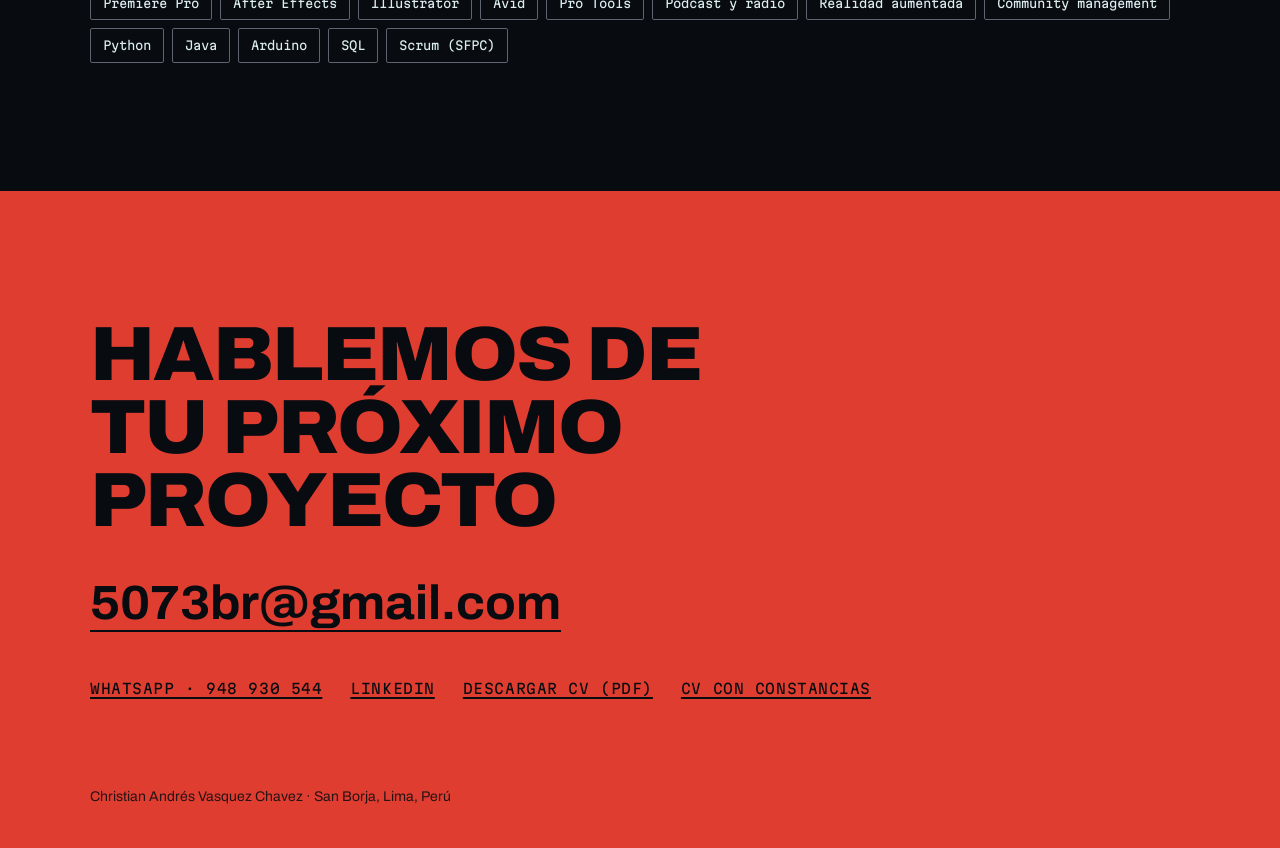
==== commit 8c9bc4dd: "Roles en cada proyecto, ano del congreso y CV actualizado Co-Authored-By: Claude Sonnet 5.5 <noreply" ====
--- a/index.html
+++ b/index.html
@@ -83,7 +83,7 @@
 <section class="sheet" id="fotografia" aria-labelledby="t-foto">
   <div class="sheet-head">
     <h2 id="t-foto">Fotografía</h2>
-    <p>Retratos con luz baja, paisajes y fotos de eventos y del congreso al que asistí. Toca una imagen para verla grande.</p>
+    <p>Retratos con luz baja, paisajes y fotos de eventos y del congreso al que asistí en 2026. Toca una imagen para verla grande.</p>
   </div>
   <div id="photo-strips"></div>
 </section>
--- a/css/styles.css
+++ b/css/styles.css
@@ -124,11 +124,11 @@
 .circle { position: absolute; inset: -4% -6%; width: 112%; height: 108%; overflow: visible; pointer-events: none; }
 .circle path {
   fill: none; stroke: var(--pencil); stroke-width: 5; stroke-linecap: round; stroke-linejoin: round;
-  vector-effect: non-scaling-stroke; stroke-dasharray: 1; stroke-dashoffset: 1;
+  vector-effect: non-scaling-stroke; stroke-dasharray: 3000; stroke-dashoffset: 3000;
 }
 .picked .circle path { stroke-dashoffset: 0; }
 .js .picked .circle path { animation: pencil 1.1s 0.9s var(--ease) both; }
-@keyframes pencil { from { stroke-dashoffset: 1; } to { stroke-dashoffset: 0; } }
+@keyframes pencil { from { stroke-dashoffset: 3000; } to { stroke-dashoffset: 0; } }
 
 .hero-note {
   position: absolute; left: var(--gut); bottom: 22px; z-index: 2;
@@ -277,6 +277,8 @@
 .visor-meta { font-family: var(--f-mono); font-size: 0.6875rem; letter-spacing: 0.08em; text-transform: uppercase; color: var(--pencil-ink); }
 .visor-info h3 { font-size: clamp(1.7rem, 3vw, 2.4rem); font-weight: 850; font-stretch: 106%; line-height: 1; text-transform: uppercase; letter-spacing: -0.015em; }
 .visor-info p { color: var(--ink-soft); max-width: 52ch; }
+.visor-info .rol { color: var(--ink); }
+.visor-info .rol strong { font-family: var(--f-mono); font-size: 0.75rem; letter-spacing: 0.06em; text-transform: uppercase; color: var(--pencil-ink); }
 .credits { display: grid; gap: 4px; font-size: 0.9375rem; }
 .credits div { display: flex; flex-wrap: wrap; gap: 0 8px; }
 .credits dt { font-weight: 700; }
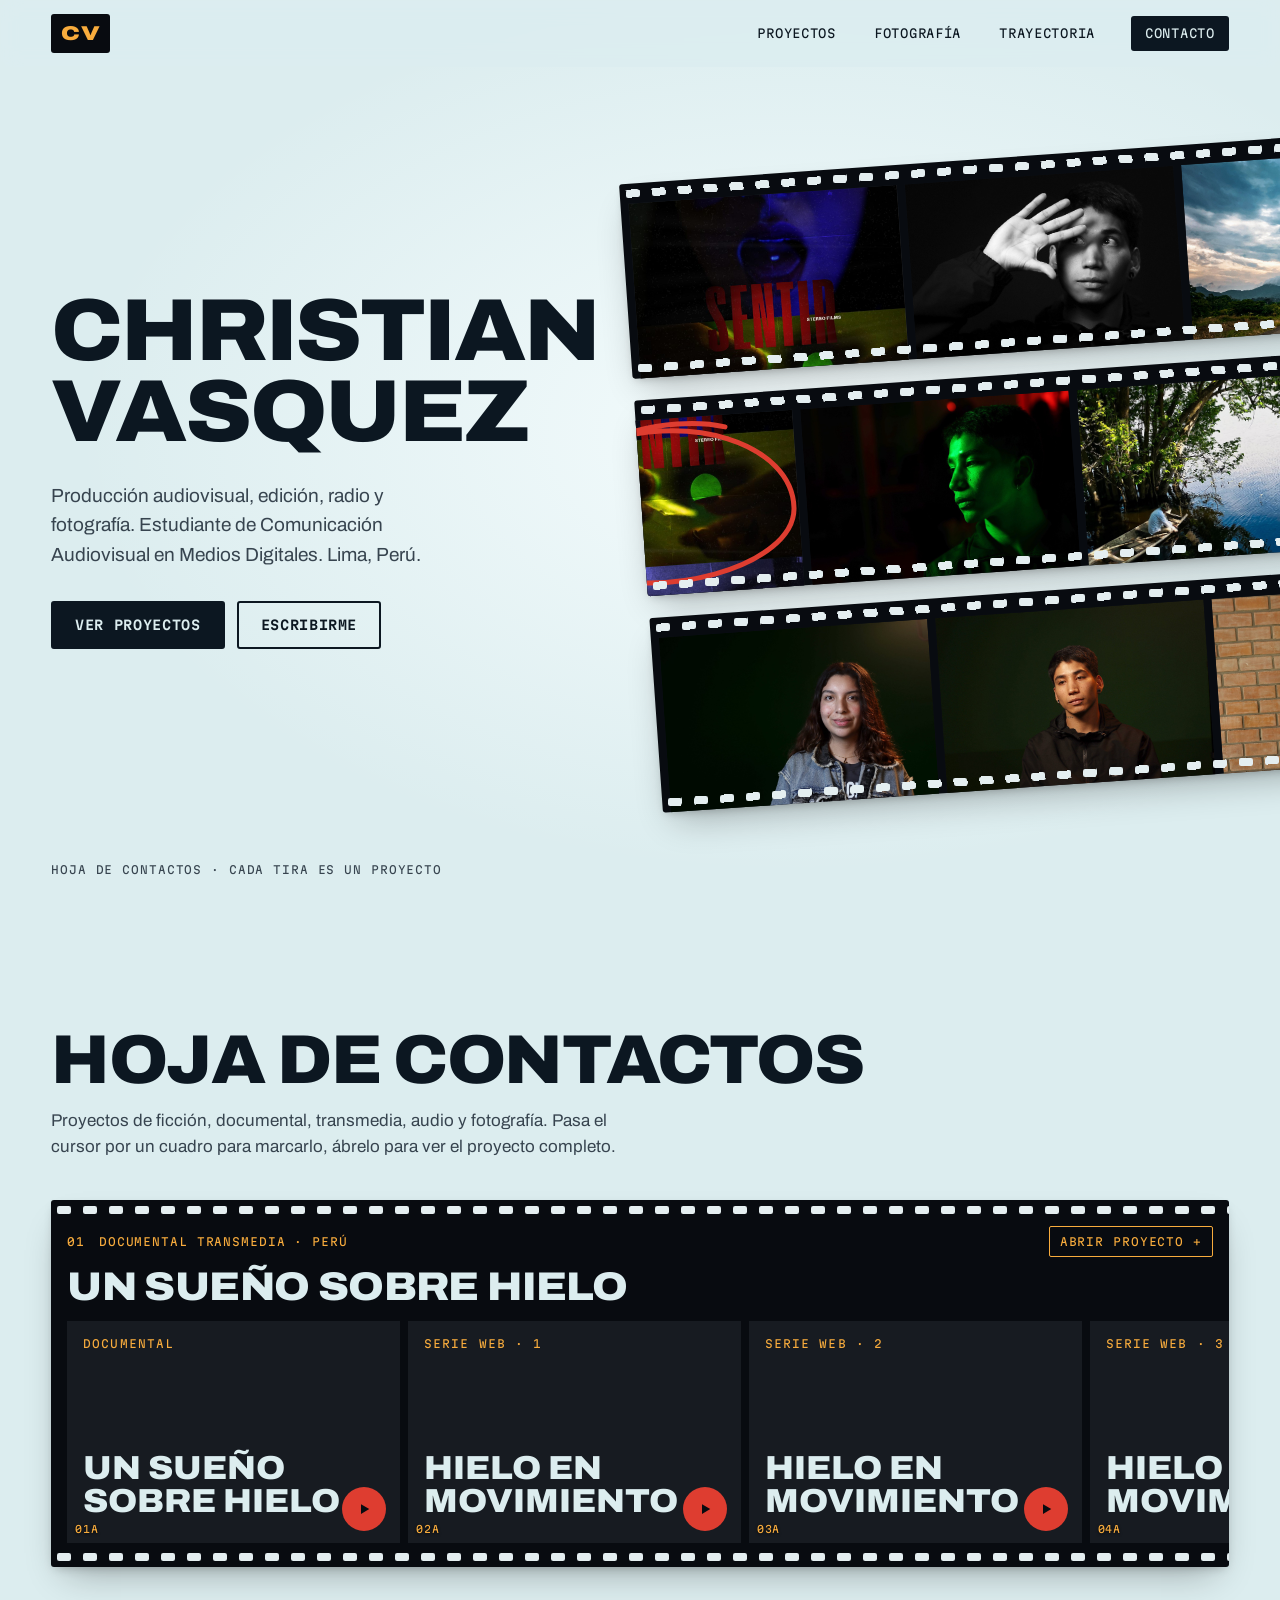
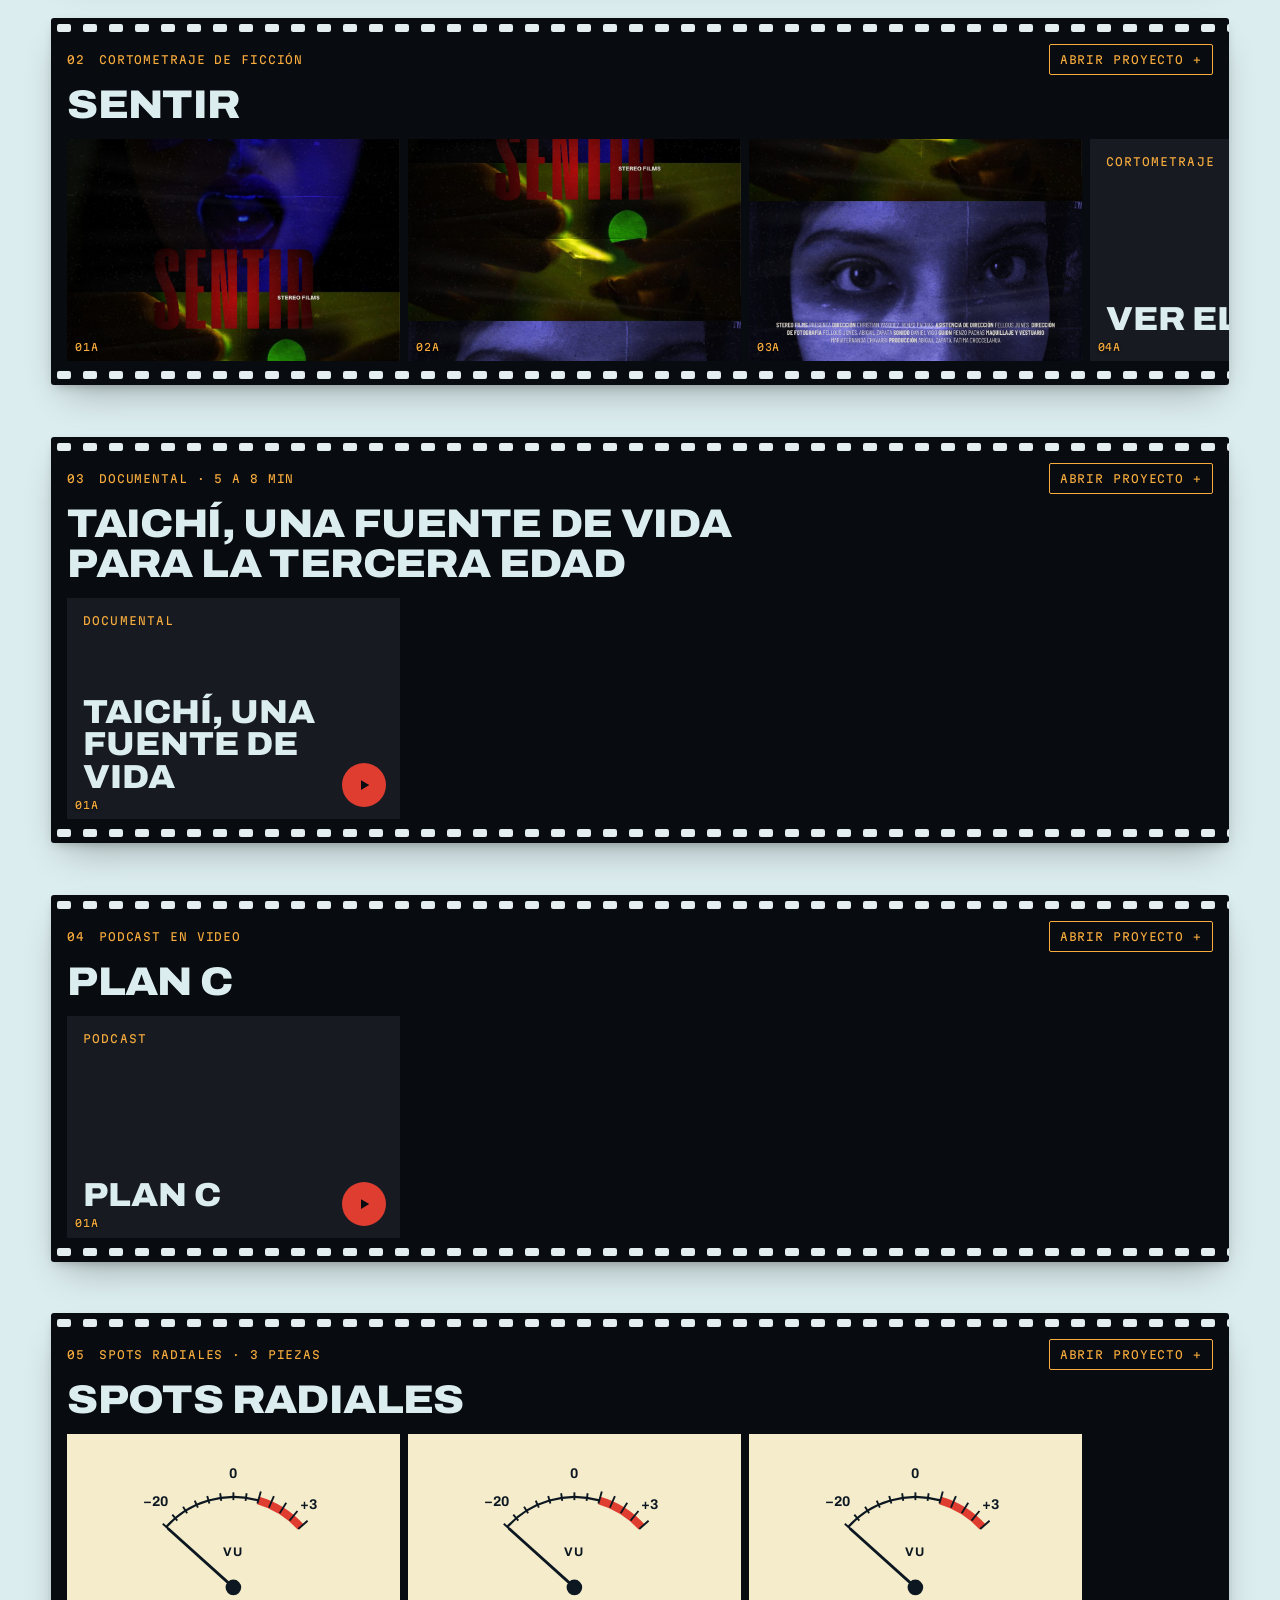
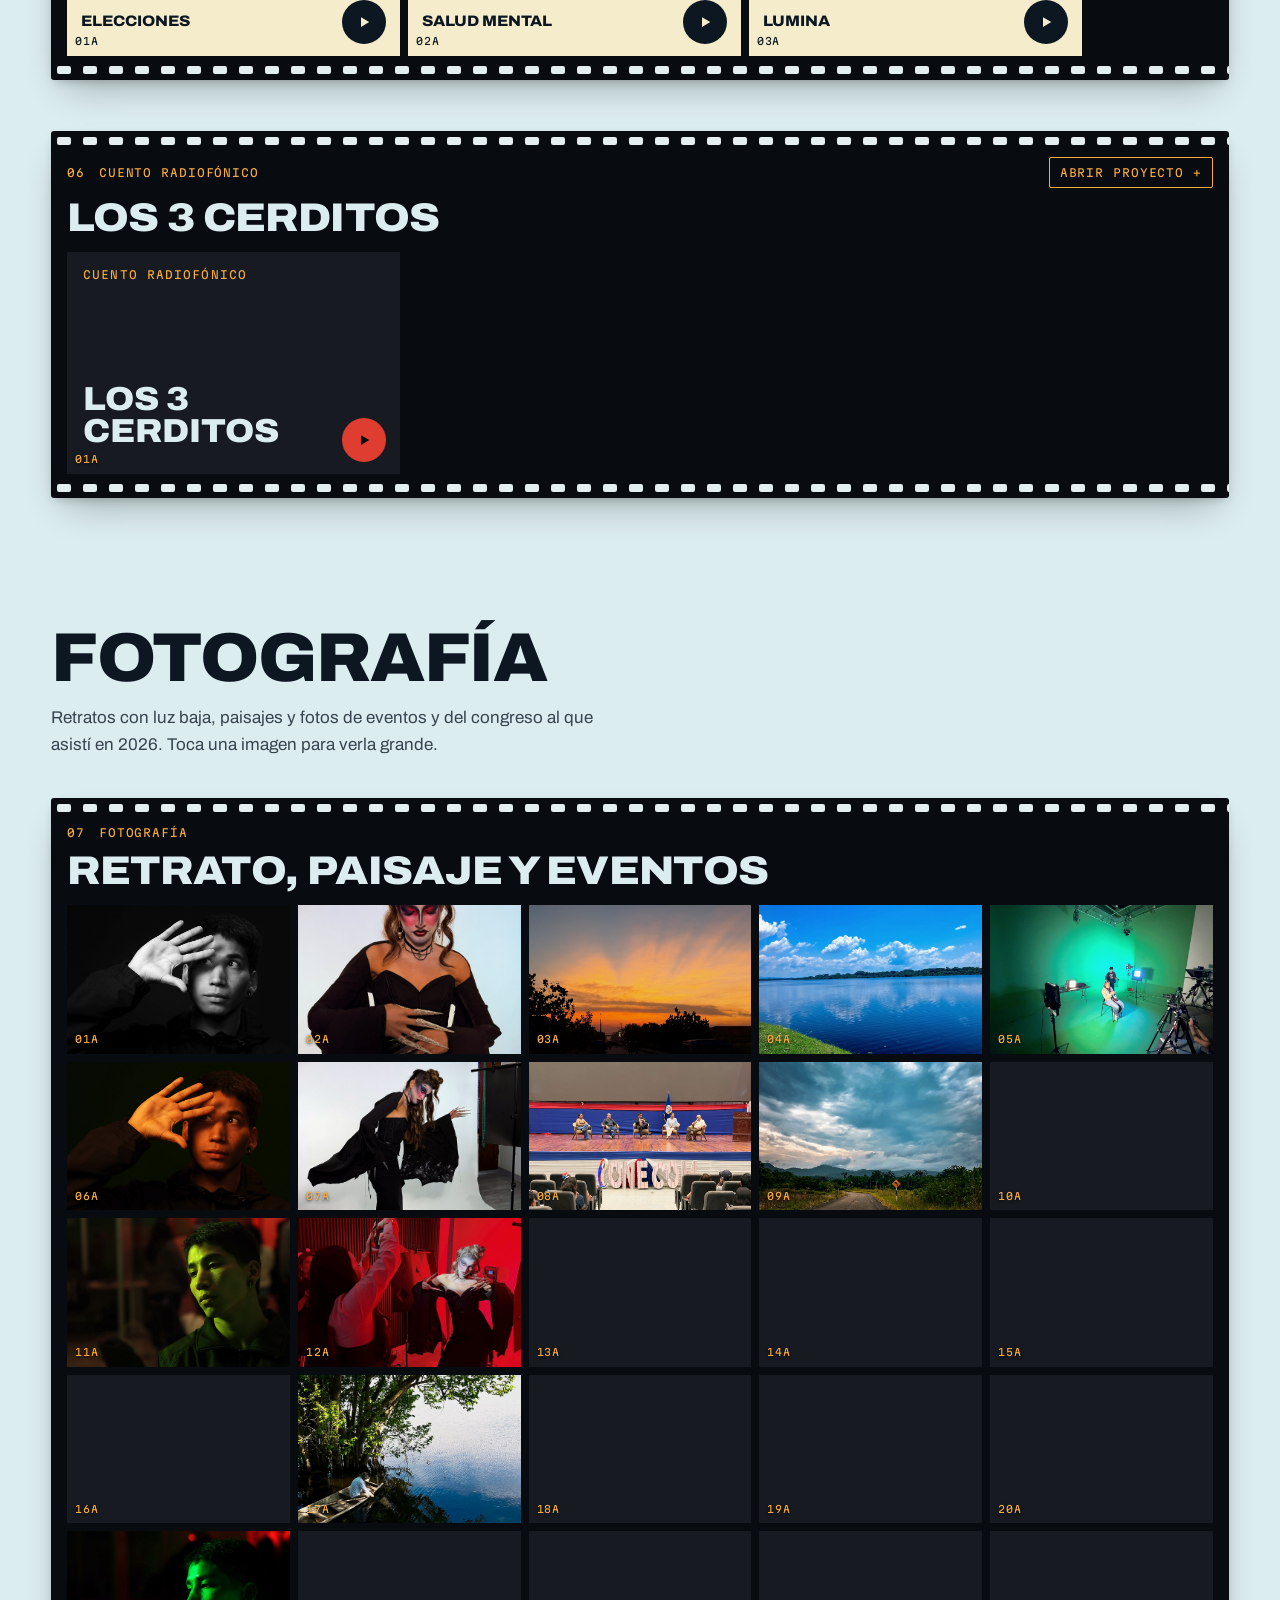
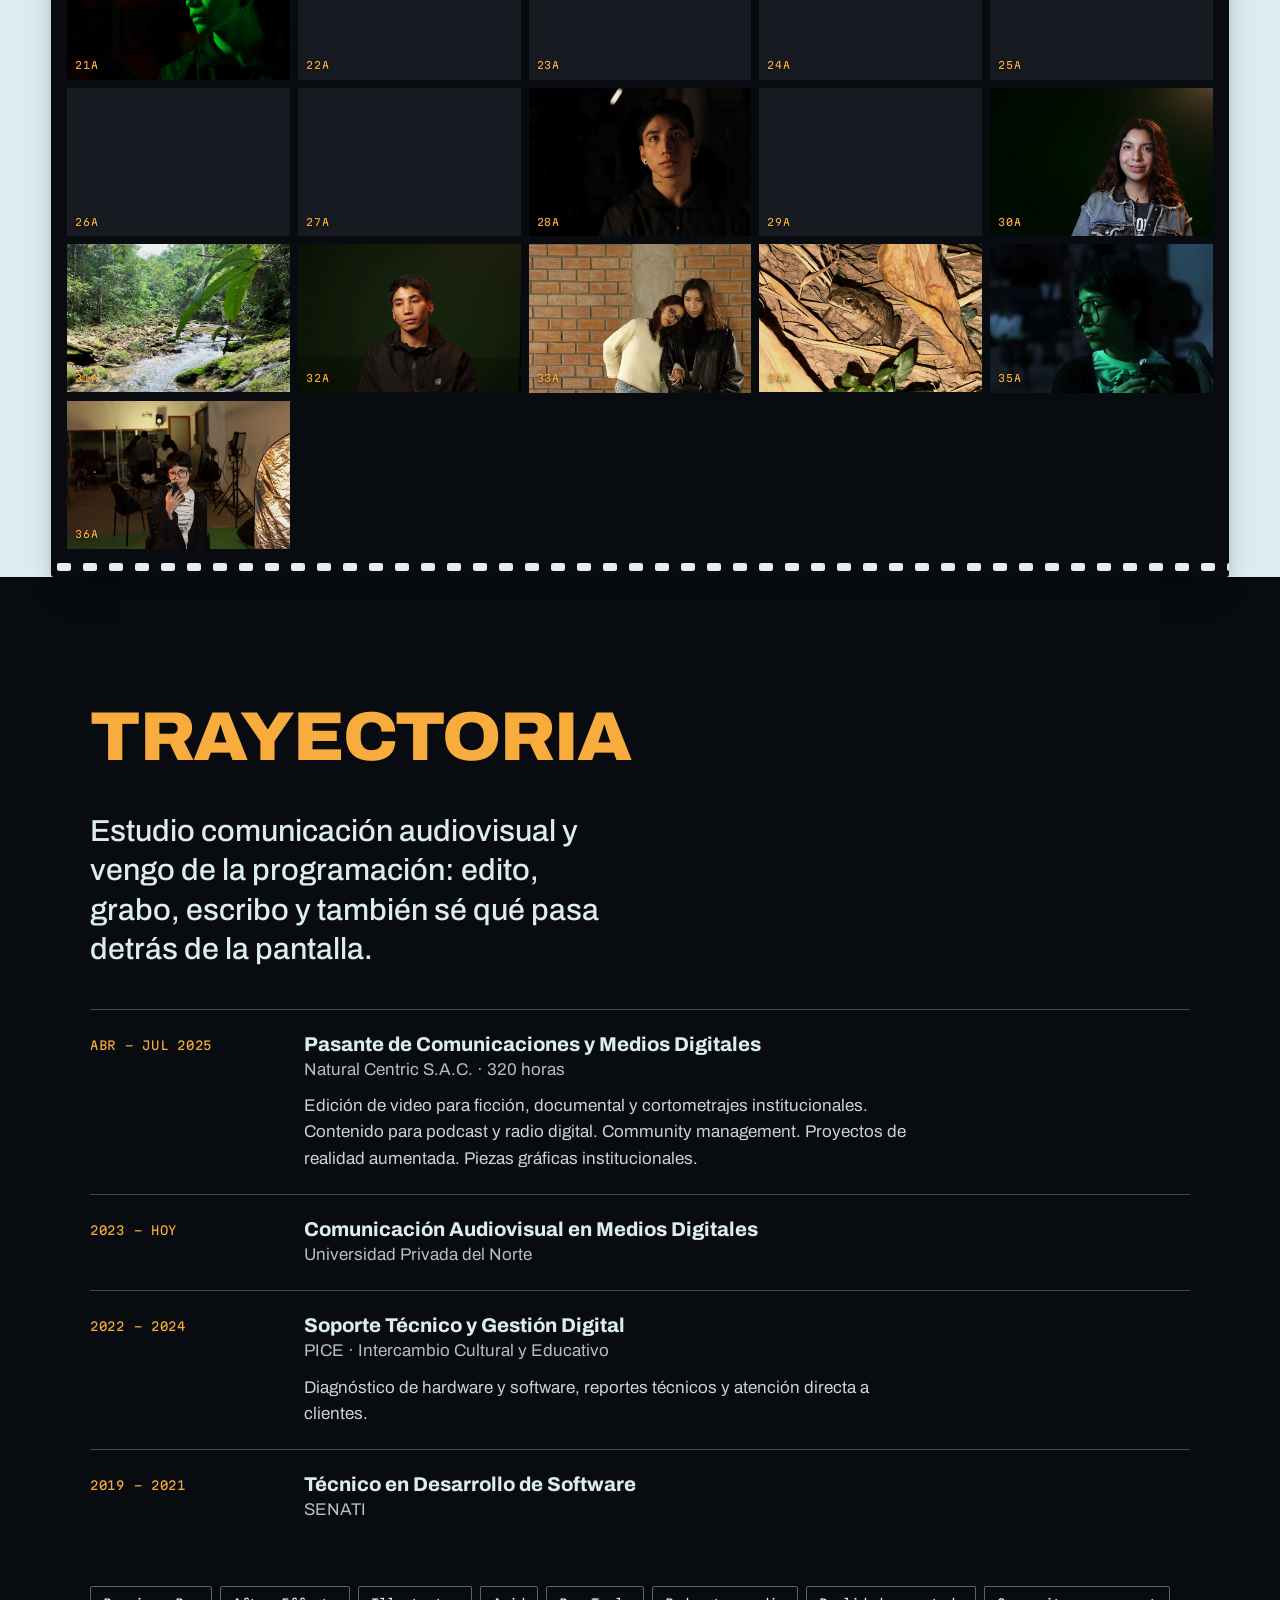
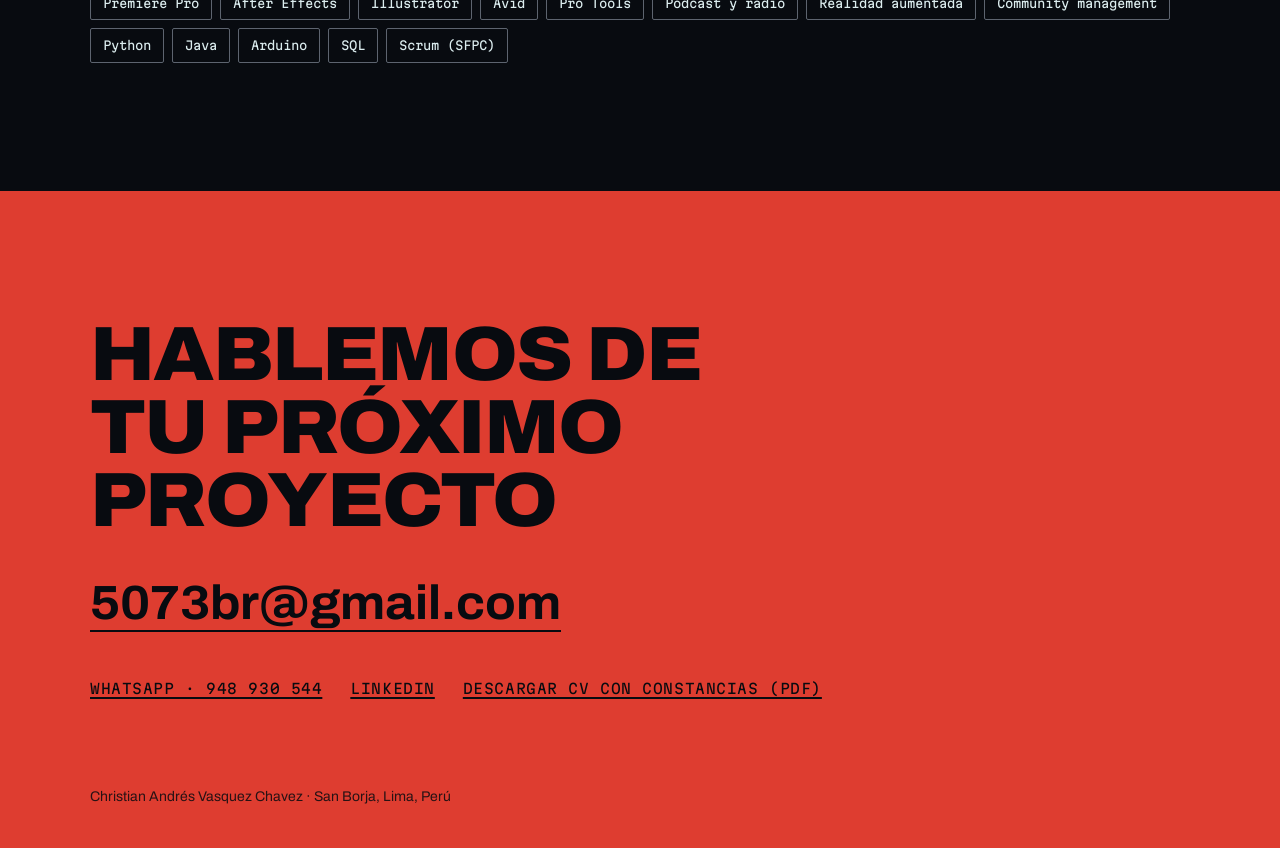
==== commit 5df4937d: "CV de 3 paginas: CV nuevo + constancias de Natural Centric y PICE Co-Authored-By: Claude Sonnet 5.5 " ====
--- a/index.html
+++ b/index.html
@@ -131,8 +131,7 @@
     <ul class="contact-links">
       <li><a href="https://wa.me/51948930544">WhatsApp · 948 930 544</a></li>
       <li><a href="https://www.linkedin.com/in/christianvasquez-chavez" rel="noopener">LinkedIn</a></li>
-      <li><a href="assets/docs/CV-Christian-Vasquez.pdf" download>Descargar CV (PDF)</a></li>
-      <li><a href="assets/docs/CV-con-constancias.pdf" download>CV con constancias</a></li>
+      <li><a href="assets/docs/CV-Christian-Vasquez.pdf" download>Descargar CV con constancias (PDF)</a></li>
     </ul>
     <p class="fine">Christian Andrés Vasquez Chavez · San Borja, Lima, Perú</p>
   </div>
--- a/css/styles.css
+++ b/css/styles.css
@@ -286,6 +286,8 @@
 .doclist { display: flex; flex-wrap: wrap; gap: 8px; }
 .doclist a { font-family: var(--f-mono); font-size: 0.75rem; text-transform: uppercase; letter-spacing: 0.04em; padding: 9px 12px; border: 1.5px solid var(--ink); border-radius: 2px; text-decoration: none; }
 .doclist a:hover { background: var(--ink); color: var(--table); }
+.doclist.btns a { background: var(--ink); color: var(--table); padding: 12px 16px; font-weight: 600; }
+.doclist.btns a:hover { background: var(--pencil); border-color: var(--pencil); color: var(--film); }
 
 /* ---------- responsive ---------- */
 @media (max-width: 860px) {
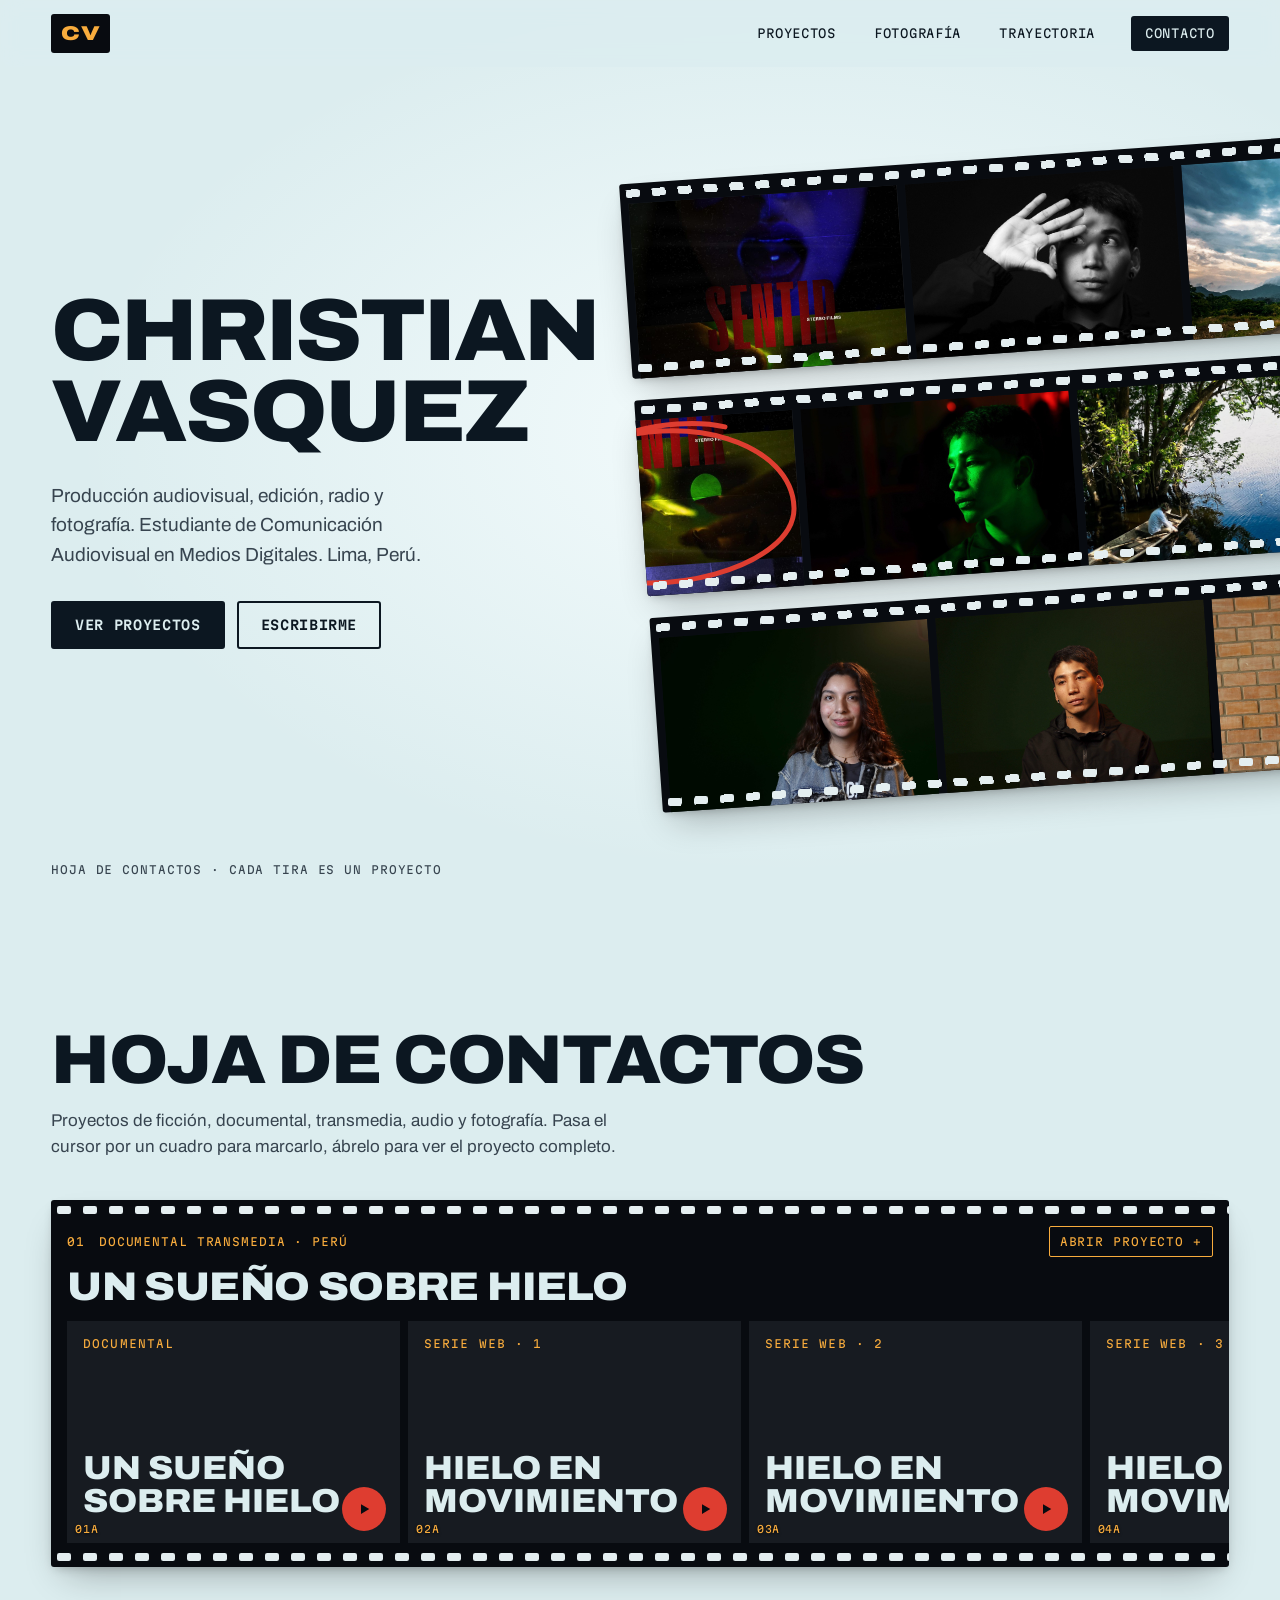
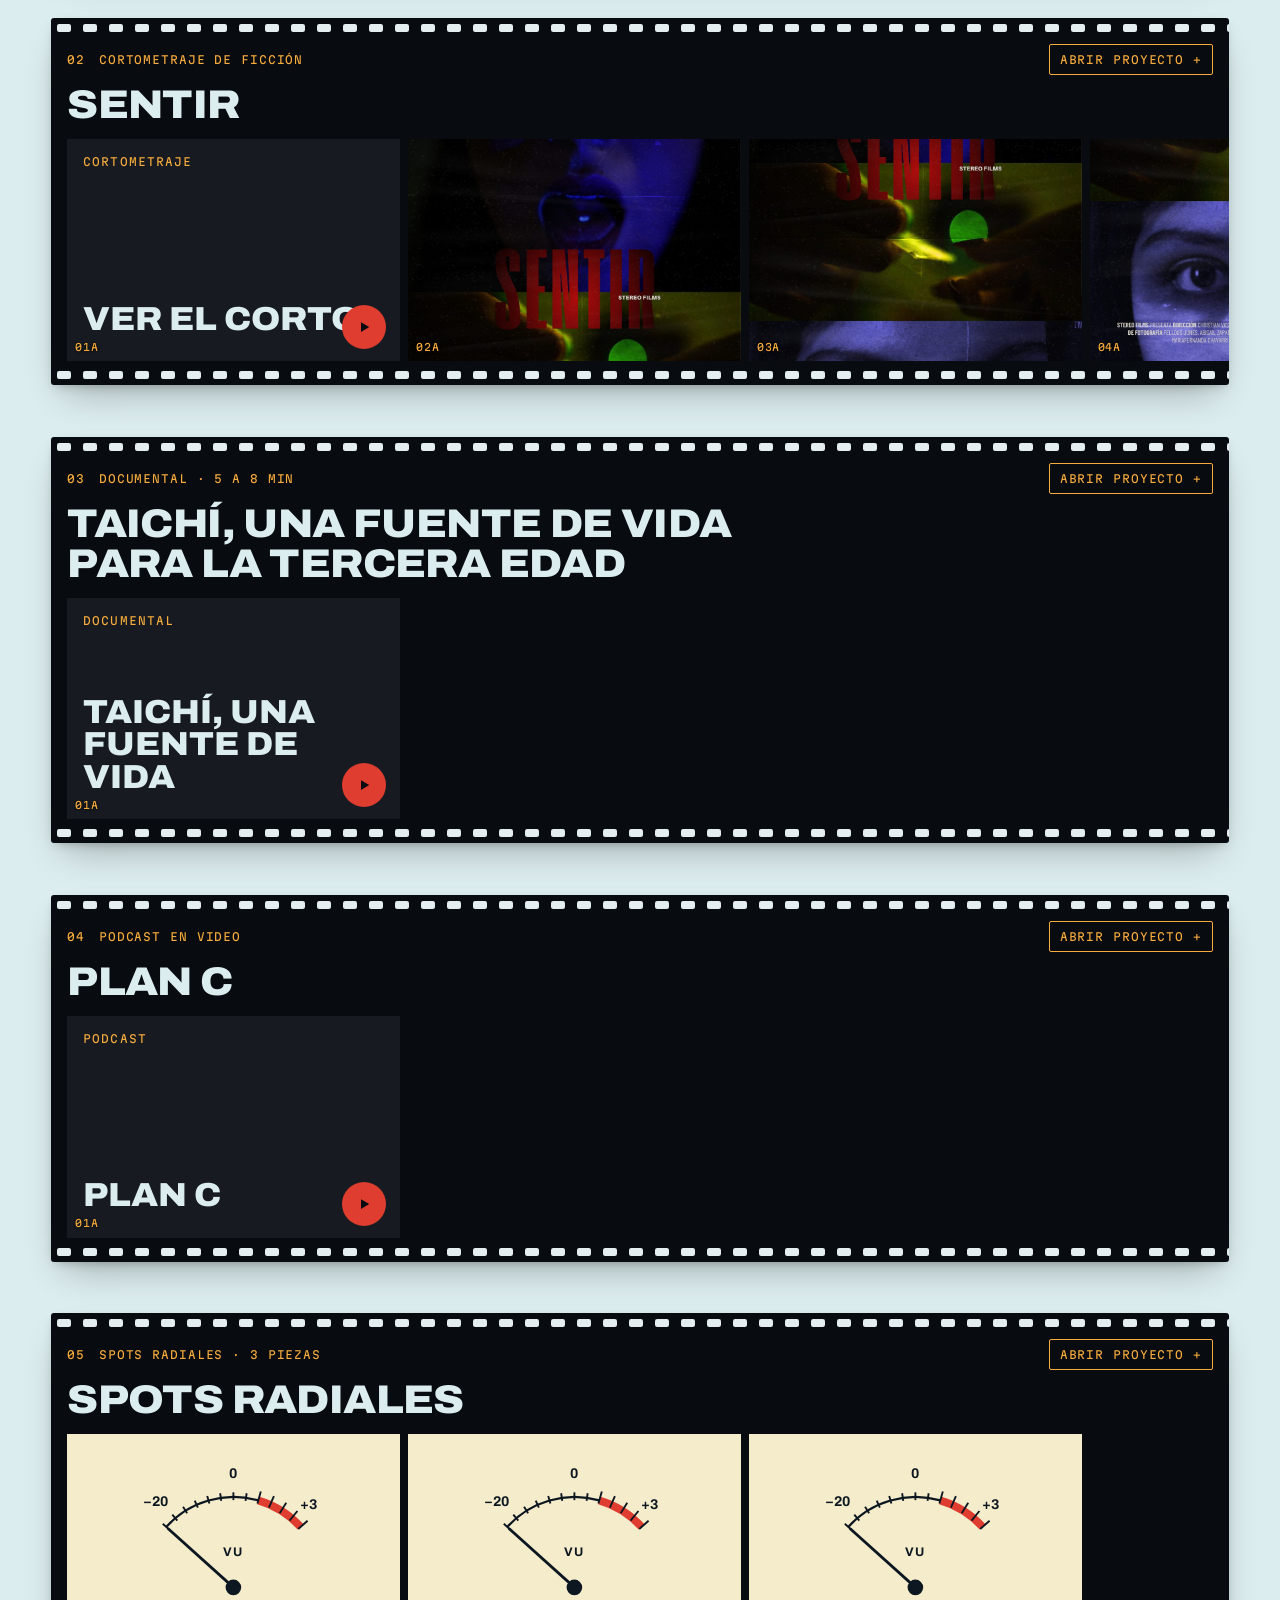
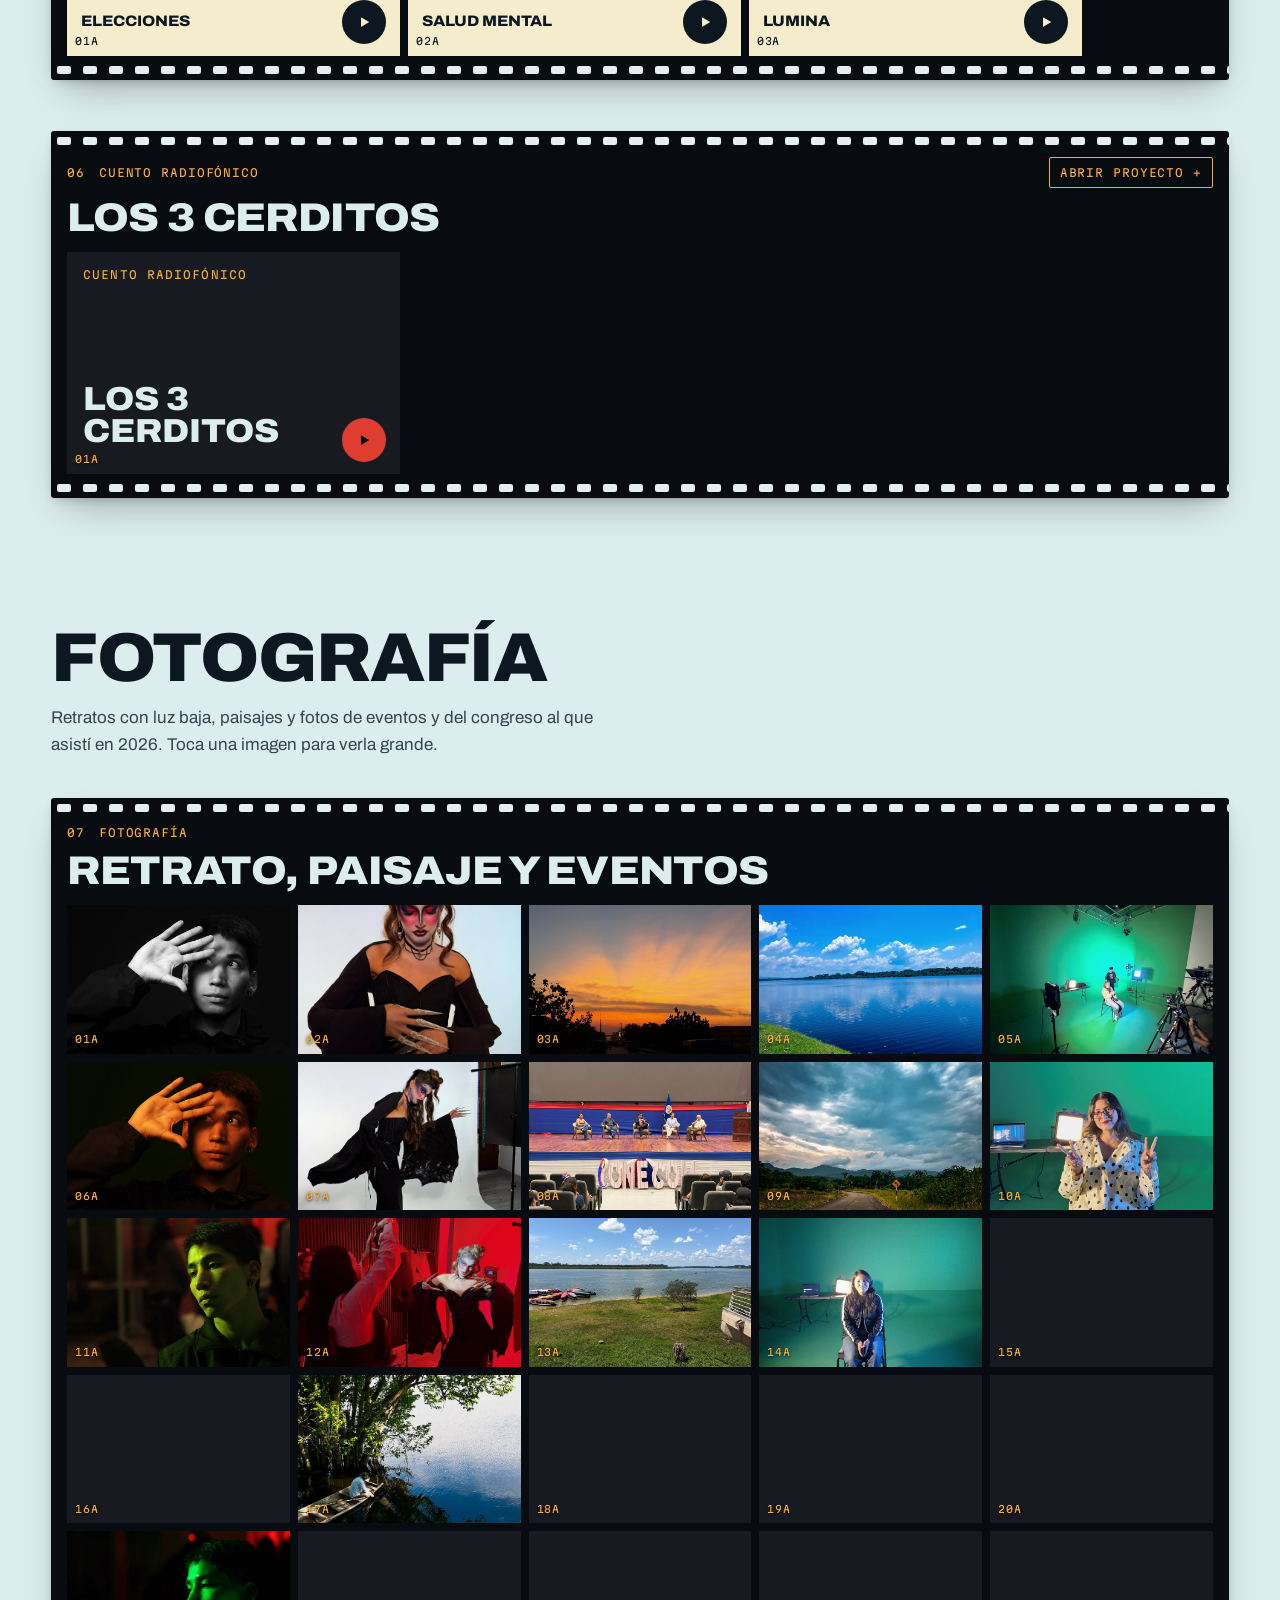
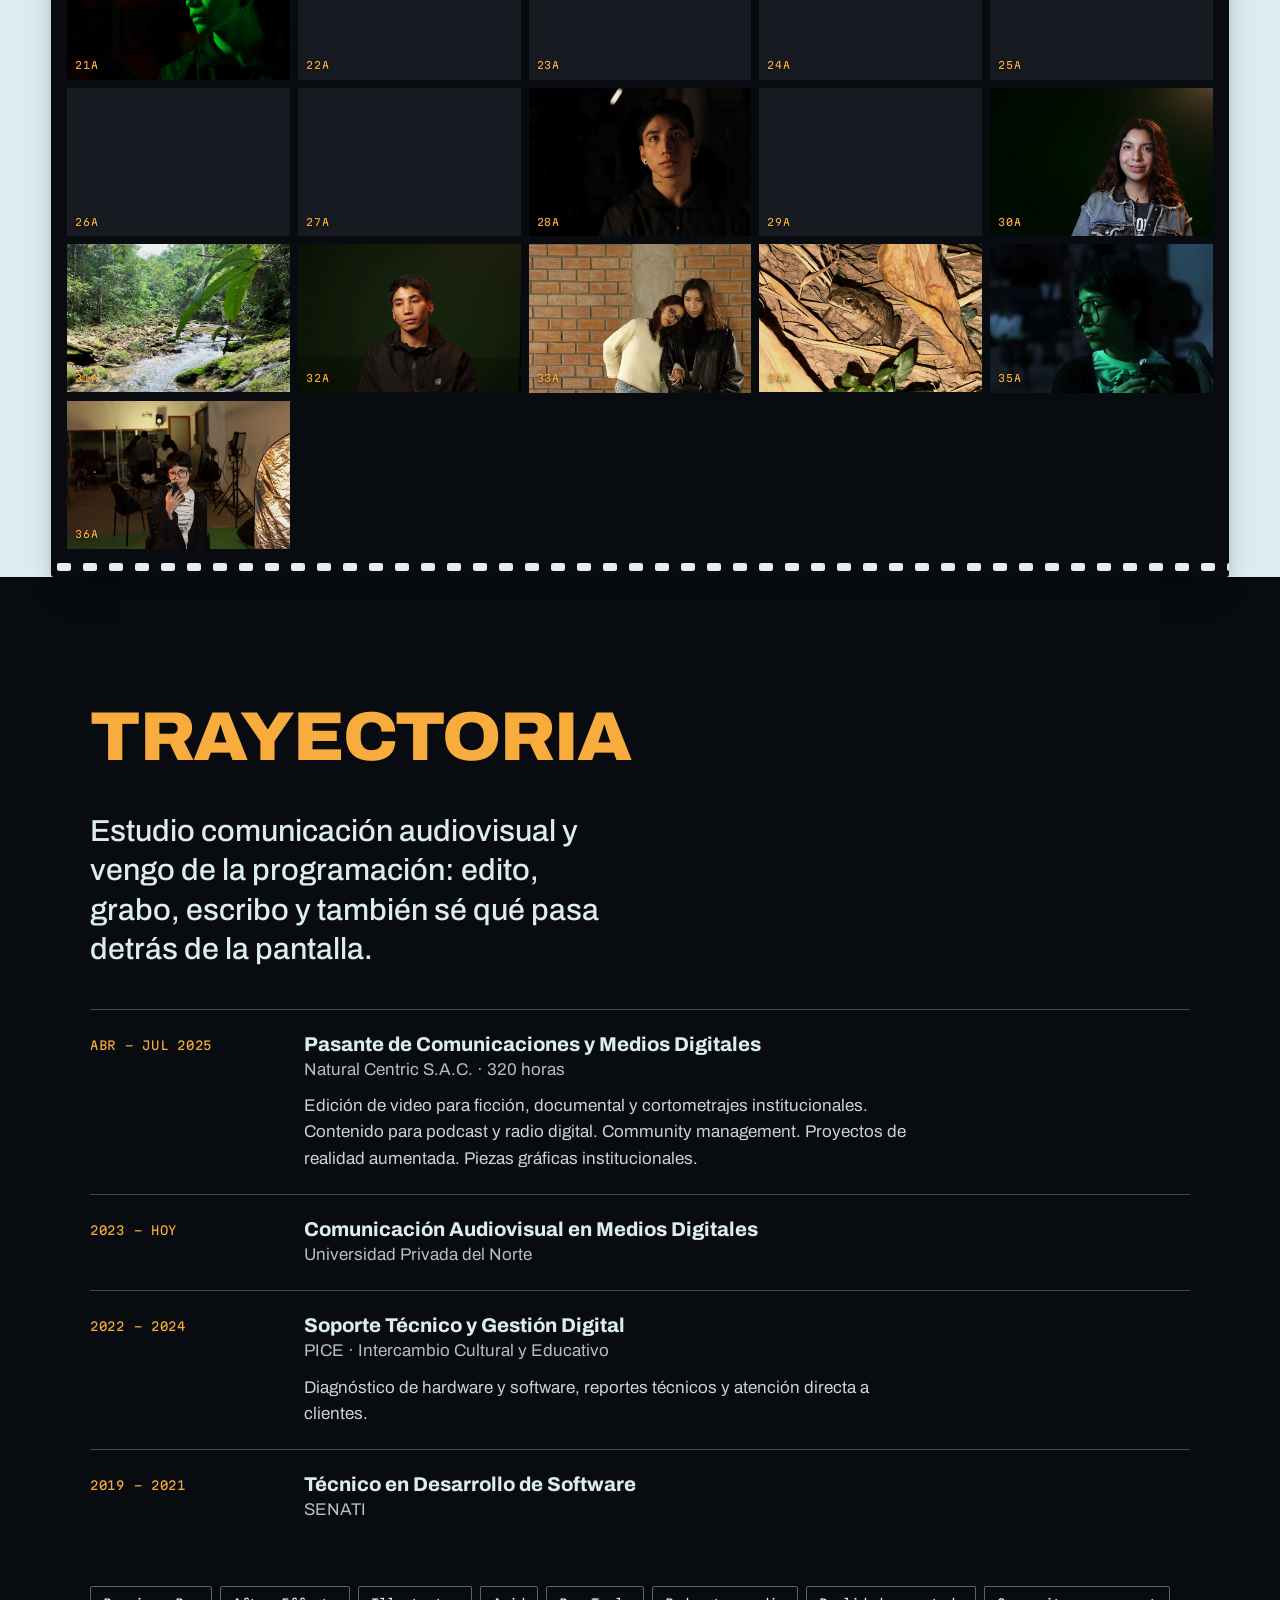
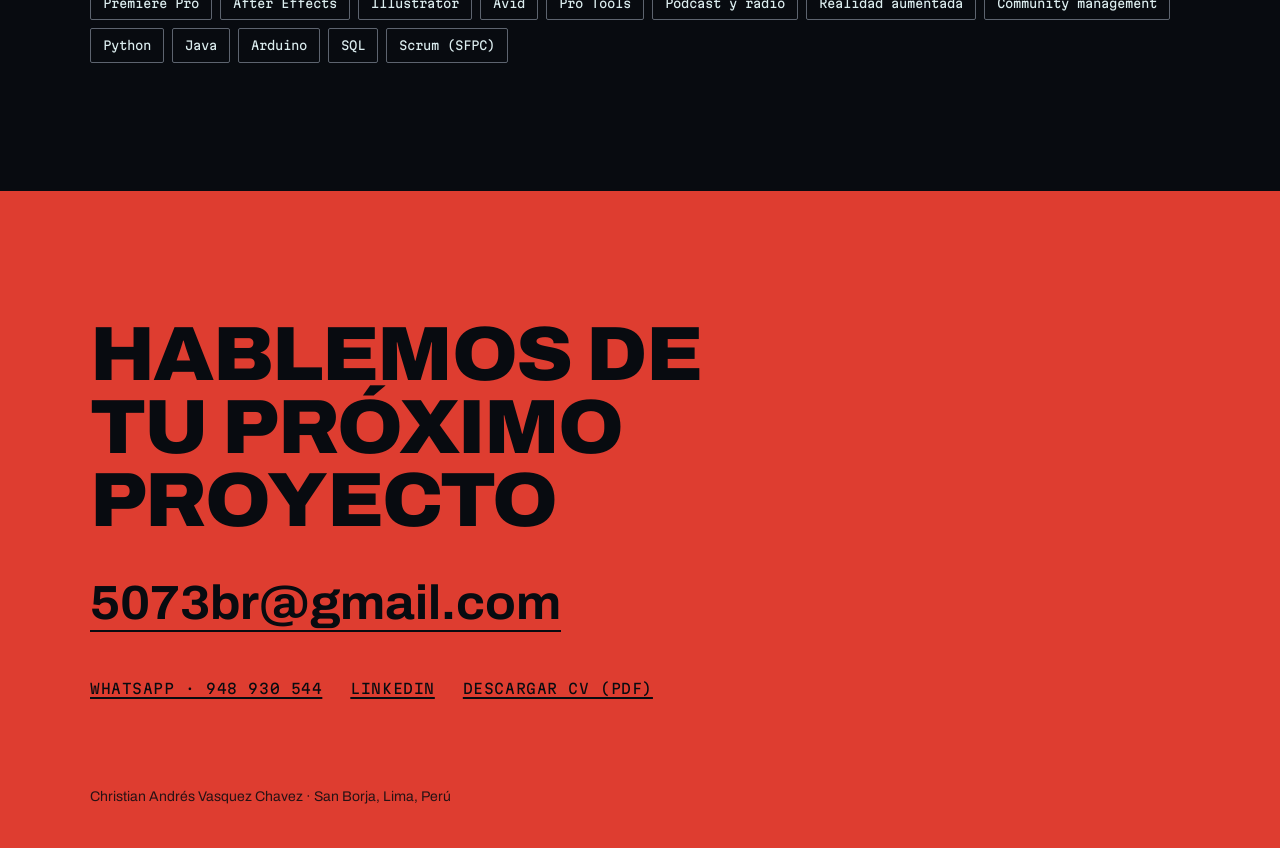
==== commit 76e5fad6: "CV descargable: version de una pagina sin constancias Co-Authored-By: Claude Sonnet 5.5 <noreply@ant" ====
--- a/index.html
+++ b/index.html
@@ -131,7 +131,7 @@
     <ul class="contact-links">
       <li><a href="https://wa.me/51948930544">WhatsApp · 948 930 544</a></li>
       <li><a href="https://www.linkedin.com/in/christianvasquez-chavez" rel="noopener">LinkedIn</a></li>
-      <li><a href="assets/docs/CV-Christian-Vasquez.pdf" download>Descargar CV con constancias (PDF)</a></li>
+      <li><a href="assets/docs/CV-Christian-Vasquez.pdf" download>Descargar CV (PDF)</a></li>
     </ul>
     <p class="fine">Christian Andrés Vasquez Chavez · San Borja, Lima, Perú</p>
   </div>
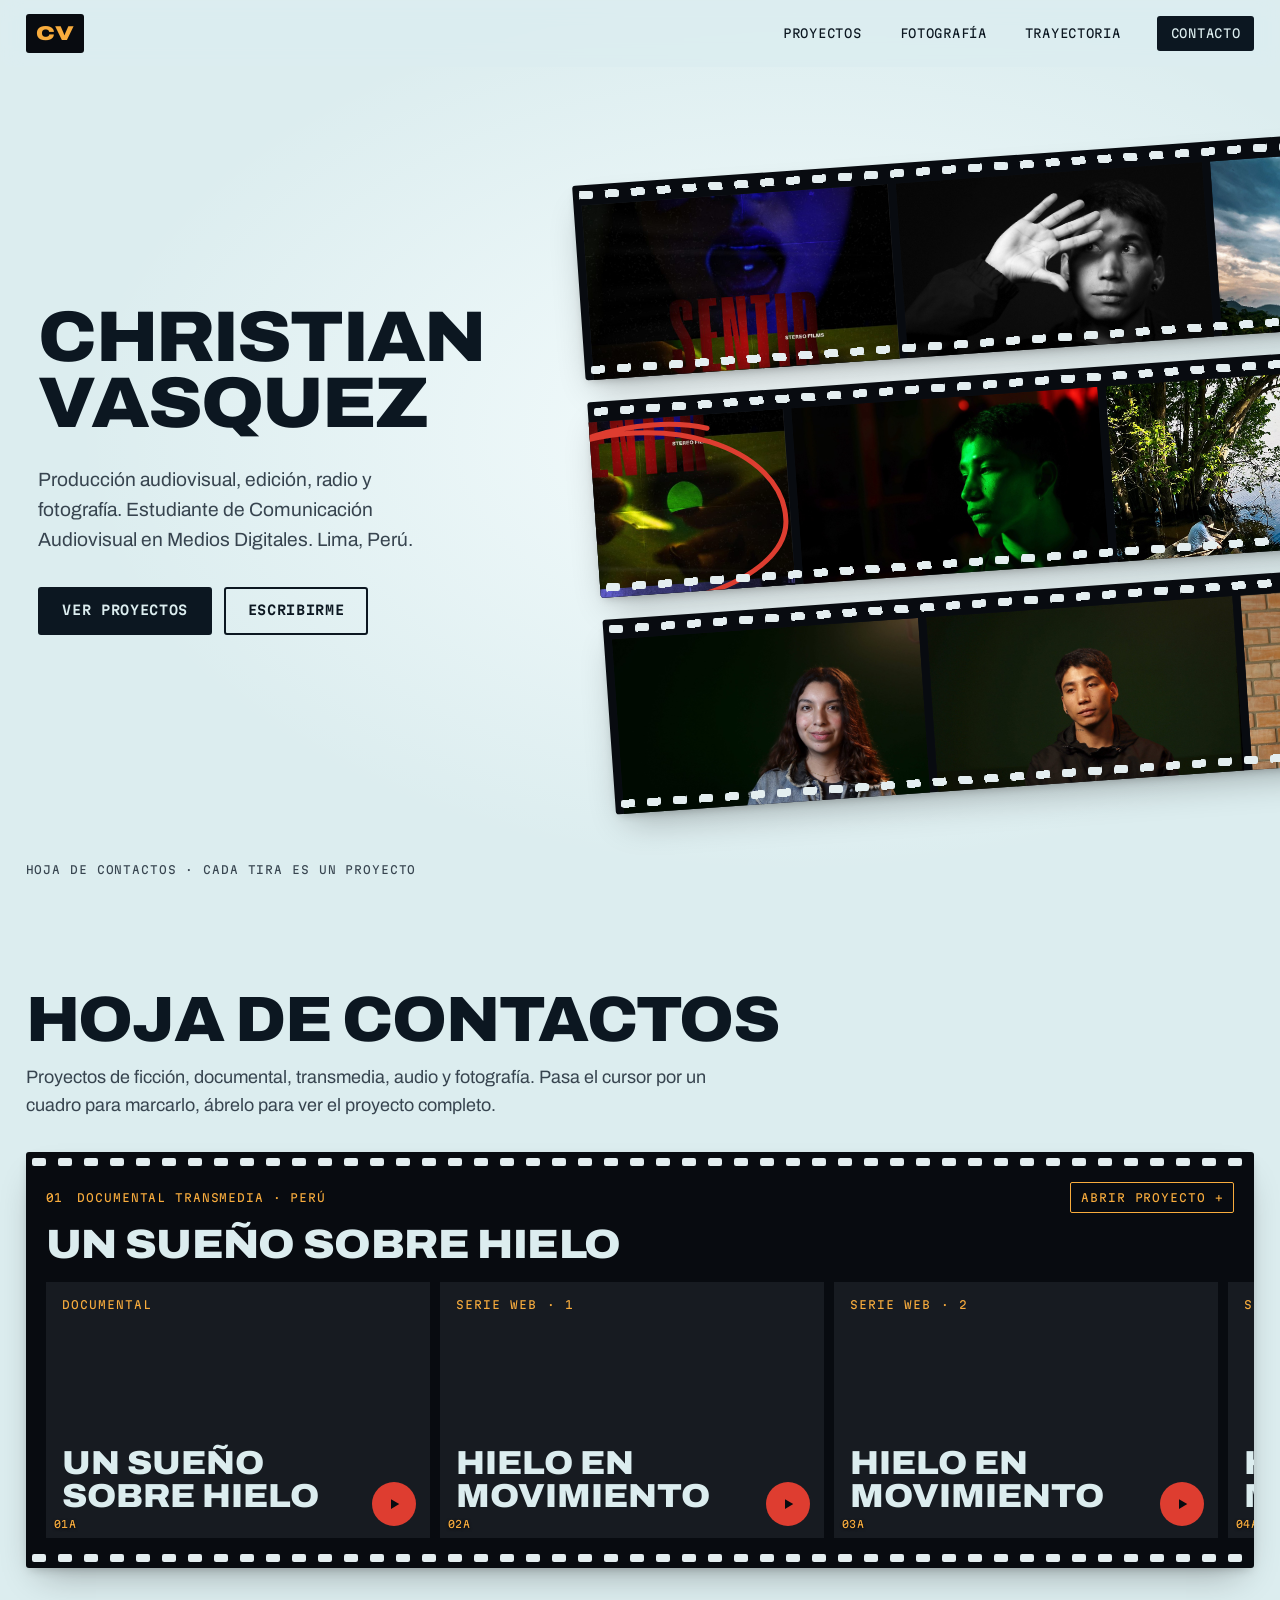
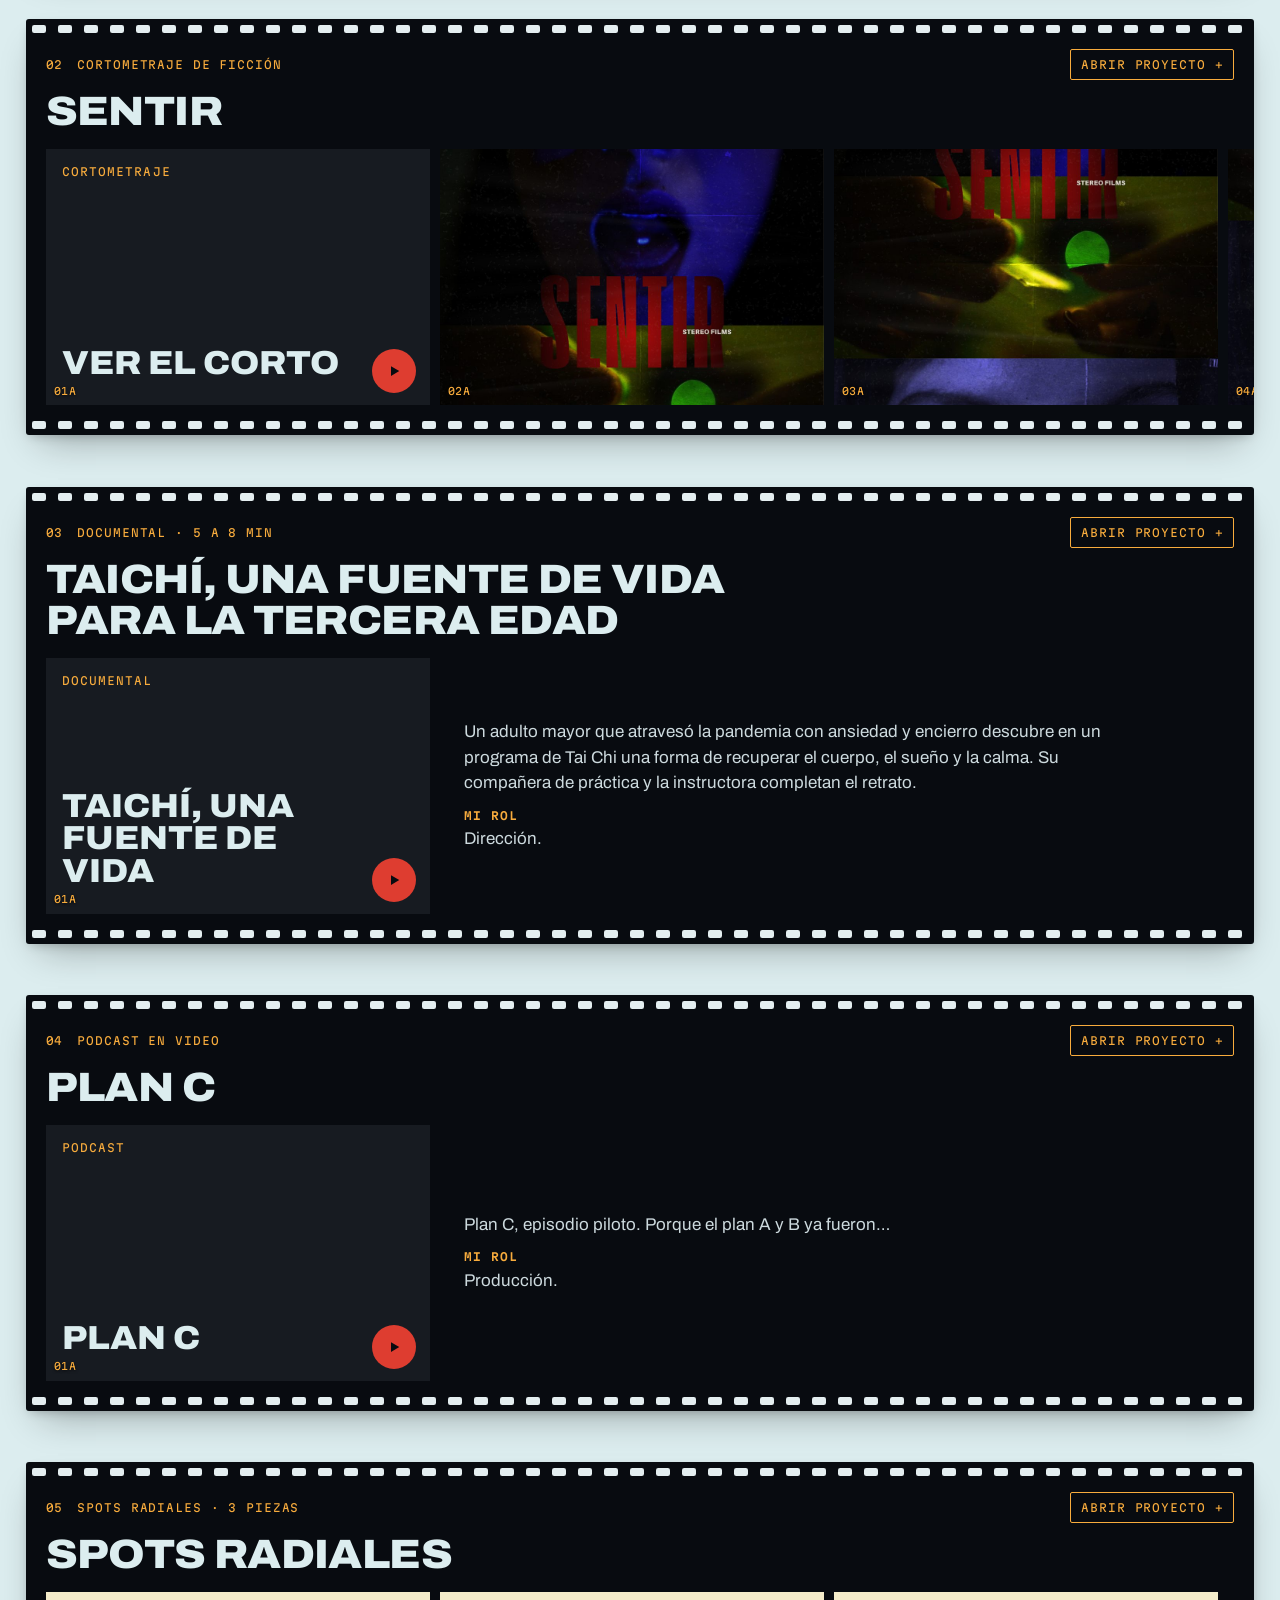
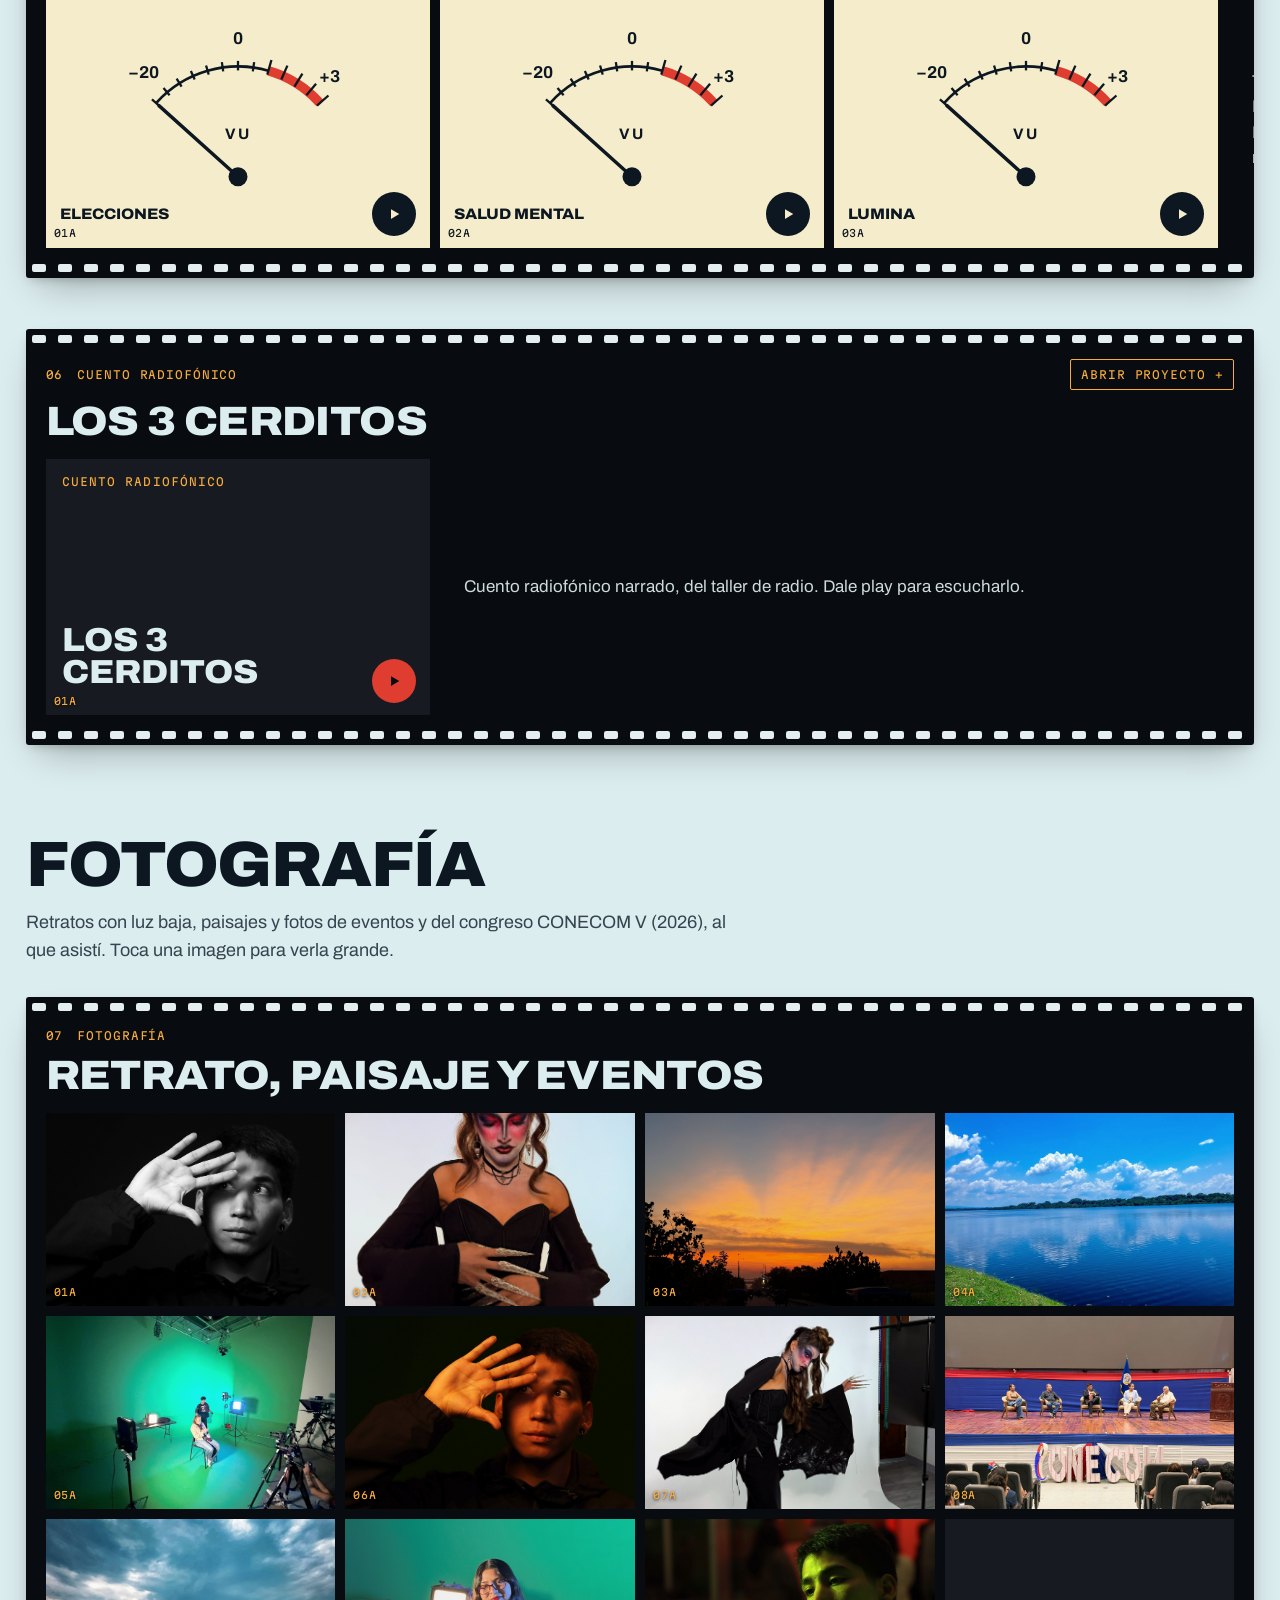
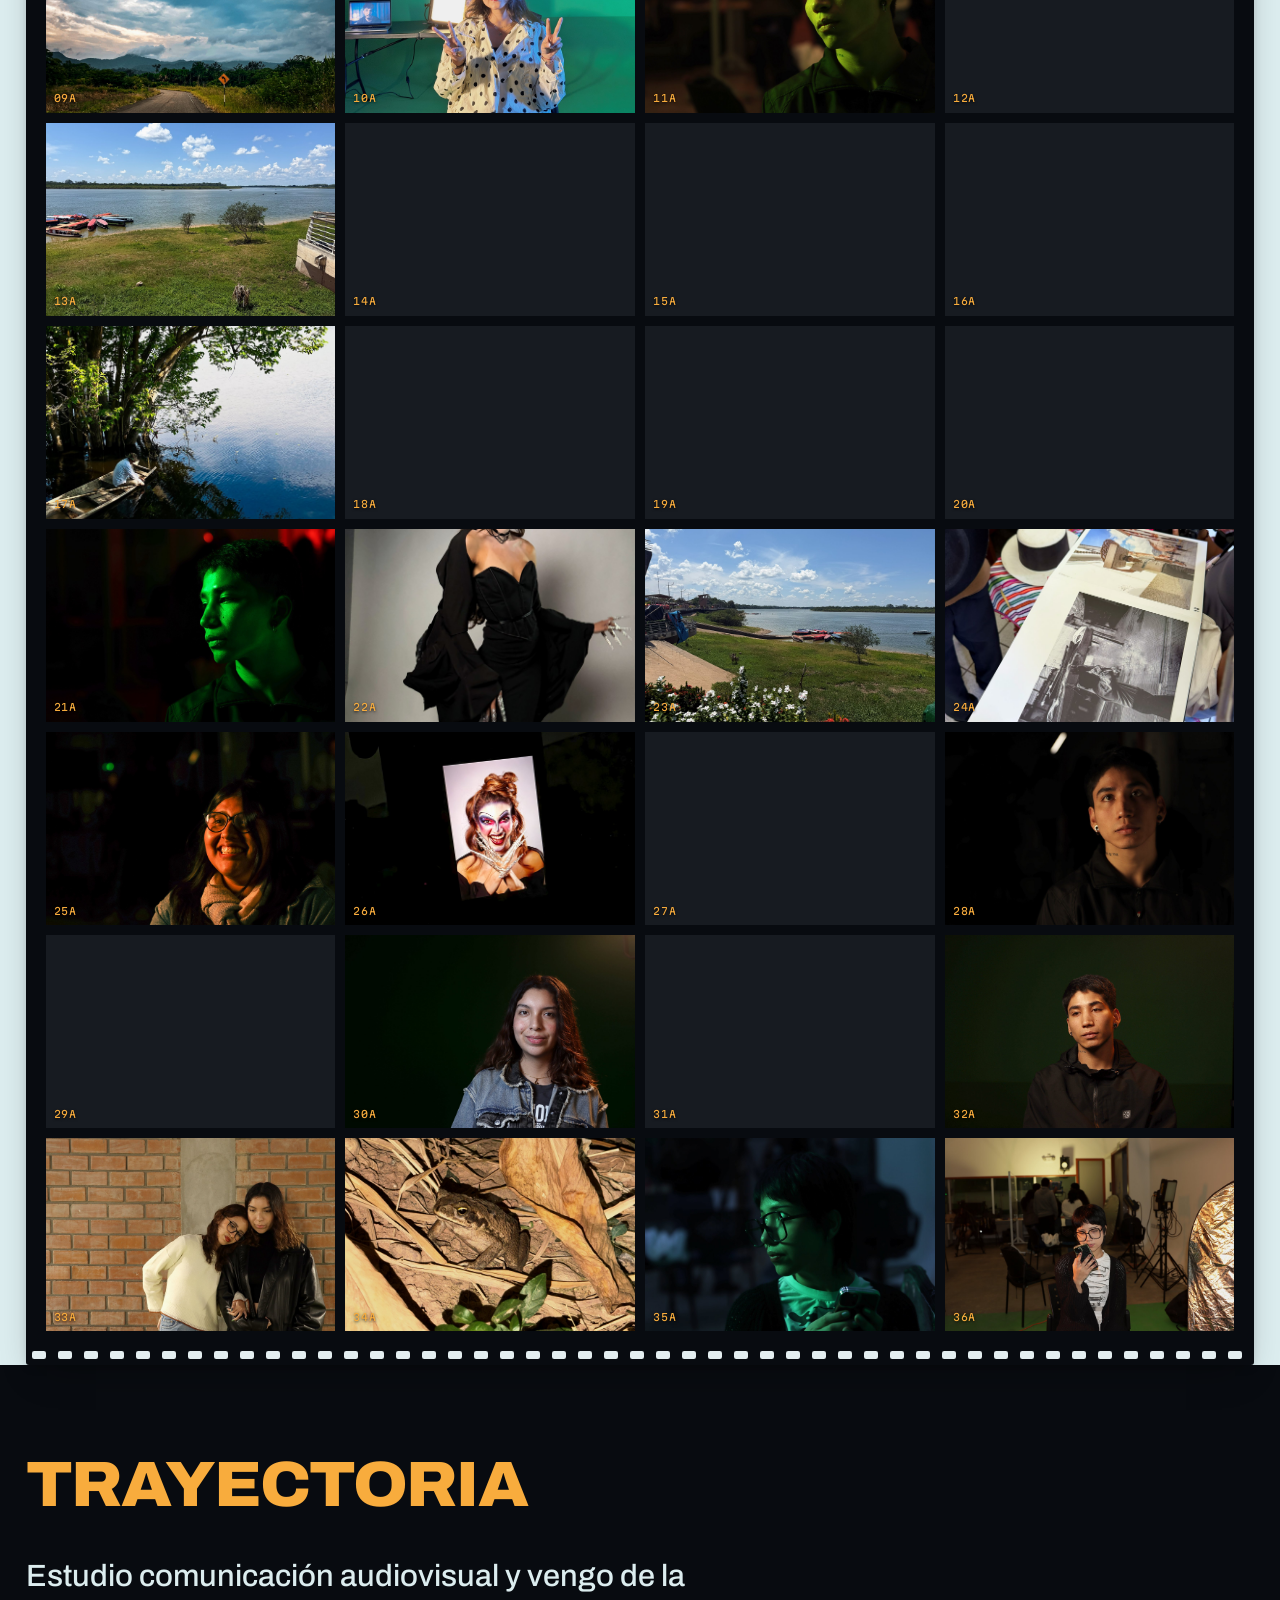
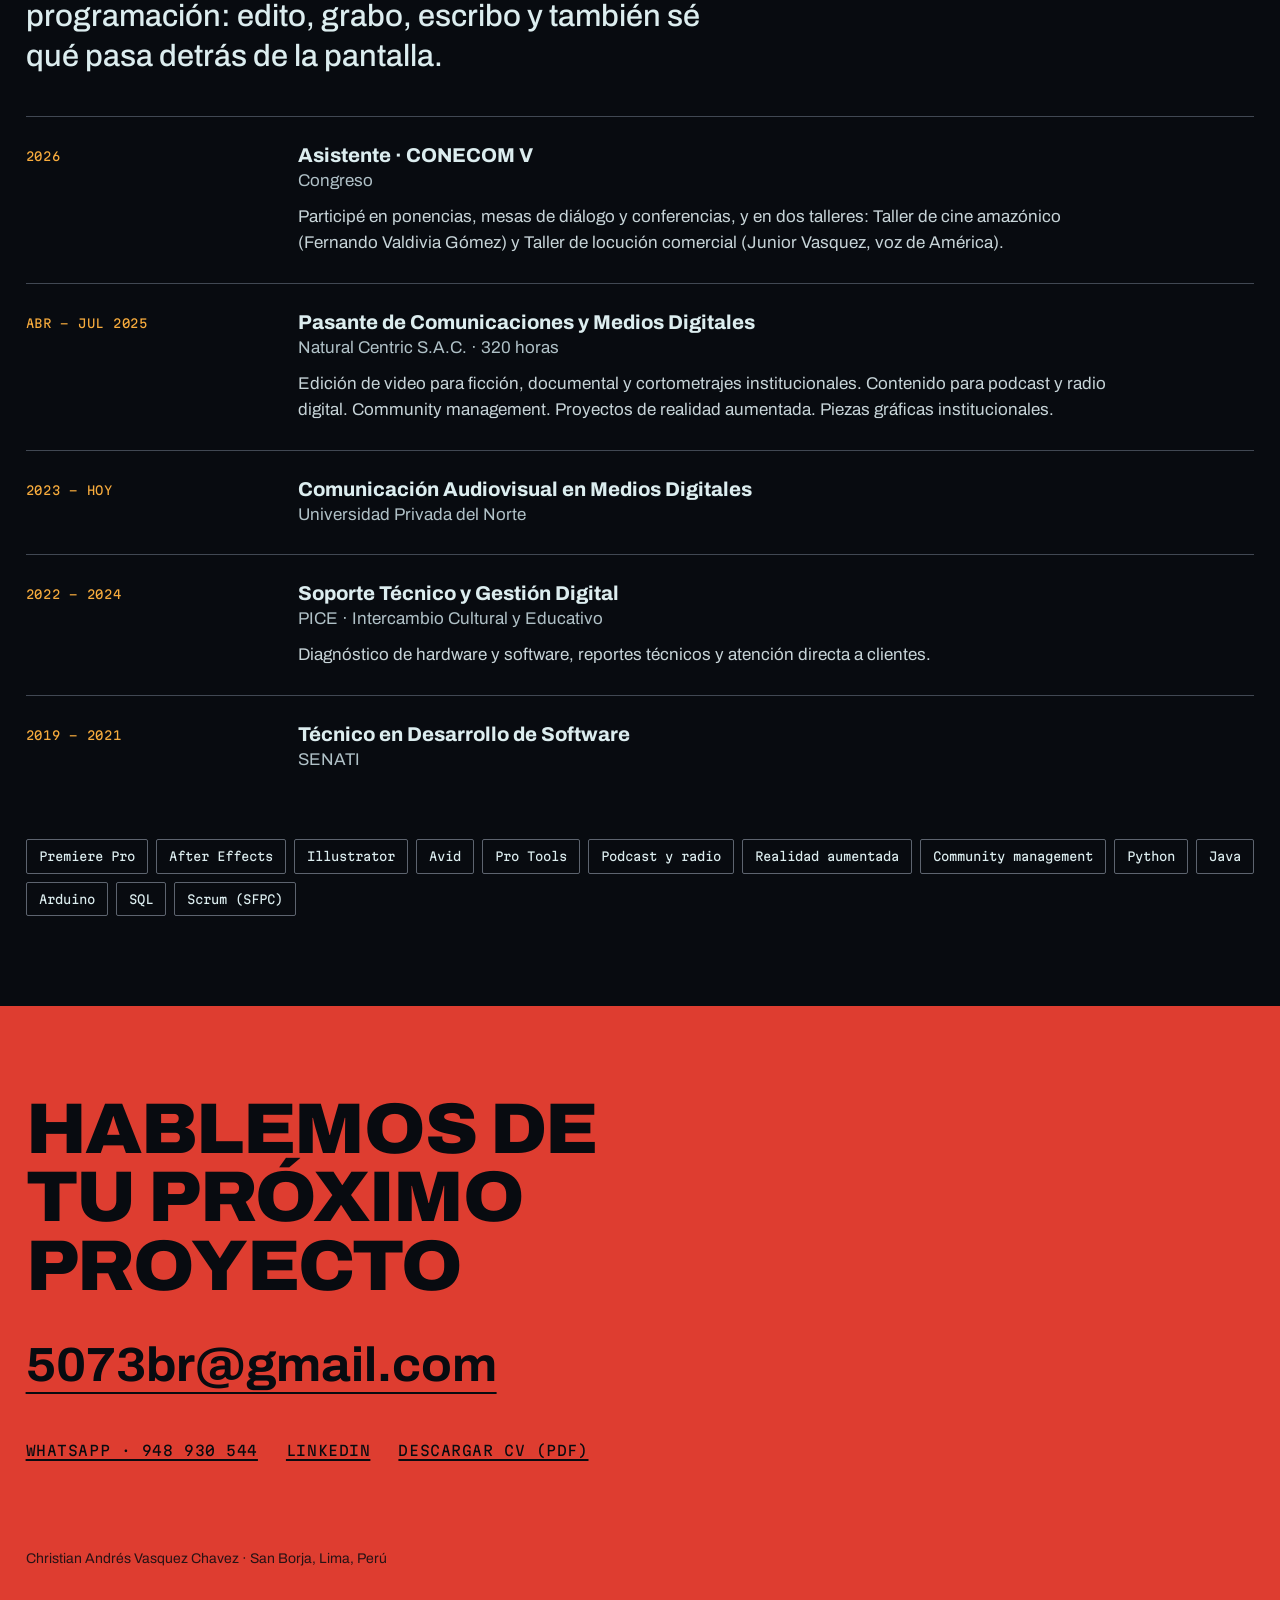
==== commit 4d331258: "CONECOM V (2026): talleres, ponencias y conferencias en el portafolio y el CV Co-Authored-By: Claude" ====
--- a/index.html
+++ b/index.html
@@ -83,7 +83,7 @@
 <section class="sheet" id="fotografia" aria-labelledby="t-foto">
   <div class="sheet-head">
     <h2 id="t-foto">Fotografía</h2>
-    <p>Retratos con luz baja, paisajes y fotos de eventos y del congreso al que asistí en 2026. Toca una imagen para verla grande.</p>
+    <p>Retratos con luz baja, paisajes y fotos de eventos y del congreso CONECOM V (2026), al que asistí. Toca una imagen para verla grande.</p>
   </div>
   <div id="photo-strips"></div>
 </section>
@@ -94,6 +94,11 @@
     <p class="about-lead">Estudio comunicación audiovisual y vengo de la programación: edito, grabo, escribo y también sé qué pasa detrás de la pantalla.</p>
 
     <dl class="log">
+      <div class="log-row">
+        <dt>2026</dt>
+        <dd><strong>Asistente · CONECOM V</strong><span>Congreso</span>
+          <p>Participé en ponencias, mesas de diálogo y conferencias, y en dos talleres: Taller de cine amazónico (Fernando Valdivia Gómez) y Taller de locución comercial (Junior Vasquez, voz de América).</p></dd>
+      </div>
       <div class="log-row">
         <dt>Abr – Jul 2025</dt>
         <dd><strong>Pasante de Comunicaciones y Medios Digitales</strong><span>Natural Centric S.A.C. · 320 horas</span>
--- a/css/styles.css
+++ b/css/styles.css
@@ -14,15 +14,15 @@
   --f-mono: "Martian Mono", ui-monospace, Consolas, monospace;
 
   --u: 8px;
-  --gut: clamp(16px, 4vw, 56px);
-  --fw: clamp(236px, 26vw, 372px);
+  --gut: clamp(14px, 2vw, 40px);
+  --fw: clamp(250px, 30vw, 500px);
   --ease: cubic-bezier(0.16, 1, 0.3, 1);
 
   color-scheme: light;
 }
 
 *, *::before, *::after { box-sizing: border-box; }
-html { overflow-x: clip; scroll-behavior: smooth; scroll-padding-top: 72px; }
+html { font-size: clamp(16px, calc(0.4vw + 10.5px), 19px); overflow-x: clip; scroll-behavior: smooth; scroll-padding-top: 72px; }
 body {
   margin: 0;
   background: var(--table);
@@ -72,18 +72,18 @@
 /* ---------- hero ---------- */
 .hero {
   position: relative; overflow: hidden; min-height: 100svh;
-  display: grid; grid-template-columns: minmax(0, 5fr) minmax(0, 7fr); align-items: center;
-  padding: 96px 0 56px var(--gut);
+  display: grid; grid-template-columns: minmax(0, 5fr) minmax(0, 8fr); align-items: center;
+  padding: 96px 0 56px calc(var(--gut) * 1.5);
   background:
     radial-gradient(80% 70% at 62% 48%, var(--glow) 0%, transparent 70%),
     var(--table);
 }
 .hero-copy { position: relative; z-index: 2; padding-right: 24px; }
 h1 {
-  font-size: clamp(3.2rem, 7.4vw, 5.5rem); font-weight: 850; font-stretch: 108%;
+  font-size: clamp(3rem, 5.6vw, 6rem); font-weight: 850; font-stretch: 108%;
   line-height: 0.92; letter-spacing: -0.025em; text-transform: uppercase;
 }
-.hero-role { margin-top: 28px; max-width: 34ch; font-size: 1.1875rem; color: var(--ink-soft); }
+.hero-role { margin-top: 28px; max-width: 36ch; font-size: 1.2rem; color: var(--ink-soft); }
 .hero-actions { margin-top: 32px; display: flex; flex-wrap: wrap; gap: 12px; }
 .btn {
   display: inline-flex; align-items: center; min-height: 48px; padding: 0 22px;
@@ -103,7 +103,7 @@
   display: flex; flex-direction: column; justify-content: center; gap: 22px;
 }
 .rail {
-  --cw: clamp(190px, 21vw, 320px);
+  --cw: clamp(210px, 24vw, 420px);
   background: var(--film); padding: 20px 0; position: relative; border-radius: 3px; overflow: hidden;
   box-shadow: 0 18px 36px -12px oklch(0 0 0 / 0.3), 0 4px 10px -4px oklch(0 0 0 / 0.25);
 }
@@ -136,24 +136,24 @@
 }
 
 /* ---------- hoja de contactos ---------- */
-.sheet { padding: clamp(72px, 10vw, 140px) 0 0; }
+.sheet { padding: clamp(56px, 7vw, 110px) 0 0; }
 .sheet:last-of-type { padding-bottom: clamp(72px, 10vw, 140px); }
-.sheet-head { padding: 0 var(--gut); max-width: 1400px; margin: 0 auto 40px; display: grid; grid-template-columns: minmax(0, 1fr); gap: 14px; }
-.sheet-head h2 { font-size: clamp(2.4rem, 5.4vw, 4.5rem); font-weight: 850; font-stretch: 105%; line-height: 0.95; text-transform: uppercase; letter-spacing: -0.02em; }
-.sheet-head p { max-width: 58ch; color: var(--ink-soft); }
+.sheet-head { padding: 0 var(--gut); max-width: 2400px; margin: 0 auto 32px; display: grid; grid-template-columns: minmax(0, 1fr); gap: 14px; }
+.sheet-head h2 { font-size: clamp(2.4rem, 5vw, 5rem); font-weight: 850; font-stretch: 105%; line-height: 0.95; text-transform: uppercase; letter-spacing: -0.02em; }
+.sheet-head p { max-width: 72ch; font-size: 1.125rem; color: var(--ink-soft); }
 
 #strips, #photo-strips { display: grid; grid-template-columns: minmax(0, 1fr); gap: clamp(28px, 4vw, 56px); }
 
 .strip {
   position: relative; background: var(--film); color: var(--table);
-  padding: 20px 0; margin: 0 var(--gut); max-width: 1400px; min-width: 0;
+  padding: 24px 0; margin: 0 var(--gut); max-width: 2400px; min-width: 0;
   border-radius: 3px;
   box-shadow: 0 18px 36px -14px oklch(0 0 0 / 0.32), 0 4px 10px -4px oklch(0 0 0 / 0.25);
 }
-@media (min-width: 1500px) { .strip { margin-inline: auto; } }
+@media (min-width: 2480px) { .strip { margin-inline: auto; } }
 .strip-head {
   display: flex; align-items: center; justify-content: space-between; gap: 16px;
-  padding: 6px 16px 10px;
+  padding: 6px 20px 12px;
   font-family: var(--f-mono); font-size: 0.6875rem; letter-spacing: 0.08em; text-transform: uppercase; color: var(--edge);
 }
 .strip-head .code { display: flex; gap: 14px; flex-wrap: wrap; }
@@ -164,14 +164,16 @@
 }
 .strip-open:hover { background: var(--edge); color: var(--film); }
 .strip-title {
-  padding: 0 16px 14px; font-weight: 850; font-stretch: 110%; font-size: clamp(1.6rem, 3.2vw, 2.5rem);
+  padding: 0 20px 16px; font-weight: 850; font-stretch: 110%; font-size: clamp(1.7rem, 3.2vw, 3.2rem);
   line-height: 1; text-transform: uppercase; letter-spacing: -0.015em; color: var(--table);
 }
 .strip-frames {
-  display: flex; gap: 8px; padding: 0 16px 4px; overflow-x: auto; scroll-snap-type: x proximity;
-  scroll-padding-inline: 16px; overscroll-behavior-x: contain;
-}
-.strip-frames.grid { display: grid; grid-template-columns: repeat(auto-fill, minmax(190px, 1fr)); overflow: visible; gap: 8px; padding-bottom: 8px; }
+  display: flex; gap: 10px; padding: 0 20px 6px; overflow-x: auto; scroll-snap-type: x proximity;
+  scroll-padding-inline: 20px; overscroll-behavior-x: contain;
+}
+.frame-note { flex: 1 0 280px; max-width: 72ch; align-self: stretch; display: grid; align-content: center; gap: 12px; padding: 0 16px 0 24px; color: oklch(0.88 0.015 220); font-size: 1.0625rem; line-height: 1.5; }
+.frame-note .rol strong { display: block; font-family: var(--f-mono); font-size: 0.6875rem; font-weight: 600; letter-spacing: 0.1em; text-transform: uppercase; color: var(--edge); margin-bottom: 2px; }
+.strip-frames.grid { display: grid; grid-template-columns: repeat(auto-fill, minmax(250px, 1fr)); overflow: visible; gap: 10px; padding-bottom: 10px; }
 .strip-frames.grid .frame { width: 100%; }
 .frame {
   position: relative; flex: none; width: var(--fw); aspect-ratio: 3 / 2; overflow: hidden;
@@ -196,6 +198,7 @@
   background: var(--film-2); display: grid; align-content: space-between; padding: 14px 16px 26px;
 }
 .frame-slate .slate-kind { font-family: var(--f-mono); font-size: 0.6875rem; letter-spacing: 0.1em; text-transform: uppercase; color: var(--edge); }
+.frame-slate .slate-name { padding-right: 52px; }
 .frame-slate .slate-name { font-size: clamp(1.6rem, 2.6vw, 2.3rem); font-weight: 850; font-stretch: 108%; line-height: 0.98; text-transform: uppercase; color: var(--table); }
 .frame-slate .slate-play { position: absolute; right: 14px; bottom: 12px; width: 44px; height: 44px; border-radius: 50%; background: var(--pencil); display: grid; place-items: center; color: var(--film); transition: transform 0.3s var(--ease); }
 a.frame-slate { text-decoration: none; cursor: pointer; }
@@ -223,23 +226,23 @@
 .play[aria-pressed="true"] { background: var(--pencil); color: var(--film); }
 
 /* ---------- trayectoria (cuarto oscuro) ---------- */
-.about { background: var(--film); color: var(--table); padding: clamp(72px, 10vw, 140px) var(--gut); }
-.about-in { max-width: 1100px; margin: 0 auto; display: grid; gap: 40px; }
-.about h2 { font-size: clamp(2.4rem, 5.4vw, 4.5rem); font-weight: 850; font-stretch: 105%; line-height: 0.95; text-transform: uppercase; letter-spacing: -0.02em; color: var(--edge); }
-.about-lead { font-size: clamp(1.3rem, 2.4vw, 1.9rem); line-height: 1.3; max-width: 30ch; font-weight: 500; }
+.about { background: var(--film); color: var(--table); padding: clamp(56px, 7vw, 110px) var(--gut); }
+.about-in { max-width: 1600px; margin: 0 auto; display: grid; gap: 40px; }
+.about h2 { font-size: clamp(2.4rem, 5vw, 5rem); font-weight: 850; font-stretch: 105%; line-height: 0.95; text-transform: uppercase; letter-spacing: -0.02em; color: var(--edge); }
+.about-lead { font-size: clamp(1.35rem, 2.4vw, 2rem); line-height: 1.3; max-width: 38ch; font-weight: 500; }
 .log { display: grid; }
-.log-row { display: grid; grid-template-columns: minmax(120px, 190px) 1fr; gap: 24px; padding: 22px 0; border-top: 1px solid oklch(0.4 0.02 260); }
+.log-row { display: grid; grid-template-columns: minmax(140px, 240px) 1fr; gap: 32px; padding: 26px 0; border-top: 1px solid oklch(0.4 0.02 260); }
 .log-row dt { font-family: var(--f-mono); font-size: 0.75rem; letter-spacing: 0.06em; text-transform: uppercase; color: var(--edge); padding-top: 4px; }
 .log-row dd strong { display: block; font-size: 1.25rem; font-weight: 750; line-height: 1.25; }
 .log-row dd span { display: block; color: oklch(0.8 0.02 220); }
-.log-row dd p { margin-top: 10px; max-width: 62ch; color: oklch(0.86 0.015 220); }
+.log-row dd p { margin-top: 10px; max-width: 82ch; color: oklch(0.86 0.015 220); }
 .tools { display: flex; flex-wrap: wrap; gap: 8px; }
 .tools li { font-family: var(--f-mono); font-size: 0.75rem; padding: 7px 12px; border: 1px solid oklch(0.5 0.02 260); border-radius: 2px; }
 
 /* ---------- contacto ---------- */
-.contact { background: var(--pencil); color: var(--film); padding: clamp(72px, 10vw, 140px) var(--gut) 40px; }
-.contact-in { max-width: 1100px; margin: 0 auto; display: grid; gap: 28px; }
-.contact h2 { font-size: clamp(2.4rem, 6vw, 5rem); font-weight: 850; font-stretch: 105%; line-height: 0.95; text-transform: uppercase; letter-spacing: -0.02em; max-width: 14ch; }
+.contact { background: var(--pencil); color: var(--film); padding: clamp(56px, 7vw, 110px) var(--gut) 40px; }
+.contact-in { max-width: 1600px; margin: 0 auto; display: grid; gap: 28px; }
+.contact h2 { font-size: clamp(2.4rem, 5.6vw, 5.5rem); font-weight: 850; font-stretch: 105%; line-height: 0.95; text-transform: uppercase; letter-spacing: -0.02em; max-width: 14ch; }
 .mail { font-size: clamp(1.4rem, 4vw, 3rem); font-weight: 700; font-stretch: 105%; word-break: break-all; width: fit-content; }
 .contact-links { display: flex; flex-wrap: wrap; gap: 10px 28px; font-family: var(--f-mono); font-size: 0.875rem; text-transform: uppercase; letter-spacing: 0.04em; }
 .contact-links a { display: inline-block; padding: 10px 0; }
@@ -250,7 +253,7 @@
 /* ---------- visor ---------- */
 dialog#visor {
   padding: 0; border: 0; background: var(--table); color: var(--ink);
-  width: min(1180px, calc(100vw - 24px)); max-height: calc(100svh - 24px);
+  width: min(1400px, calc(100vw - 32px)); max-height: calc(100svh - 24px);
   border-radius: 4px; overflow: hidden;
   box-shadow: 0 30px 80px -20px oklch(0 0 0 / 0.6);
 }
@@ -273,7 +276,7 @@
 .soon audio { width: min(100%, 460px); margin: 6px auto 0; accent-color: var(--pencil); }
 .soon strong { font-weight: 850; font-stretch: 108%; text-transform: uppercase; font-size: clamp(1.4rem, 3vw, 2.4rem); }
 .soon span { font-family: var(--f-mono); font-size: 0.75rem; letter-spacing: 0.08em; text-transform: uppercase; color: var(--edge); }
-.visor-info { padding: 40px 28px 28px; overflow-y: auto; max-height: calc(100svh - 24px); display: grid; align-content: start; gap: 14px; }
+.visor-info { padding: 44px 34px 32px; overflow-y: auto; max-height: calc(100svh - 24px); display: grid; align-content: start; gap: 14px; }
 .visor-meta { font-family: var(--f-mono); font-size: 0.6875rem; letter-spacing: 0.08em; text-transform: uppercase; color: var(--pencil-ink); }
 .visor-info h3 { font-size: clamp(1.7rem, 3vw, 2.4rem); font-weight: 850; font-stretch: 106%; line-height: 1; text-transform: uppercase; letter-spacing: -0.015em; }
 .visor-info p { color: var(--ink-soft); max-width: 52ch; }
